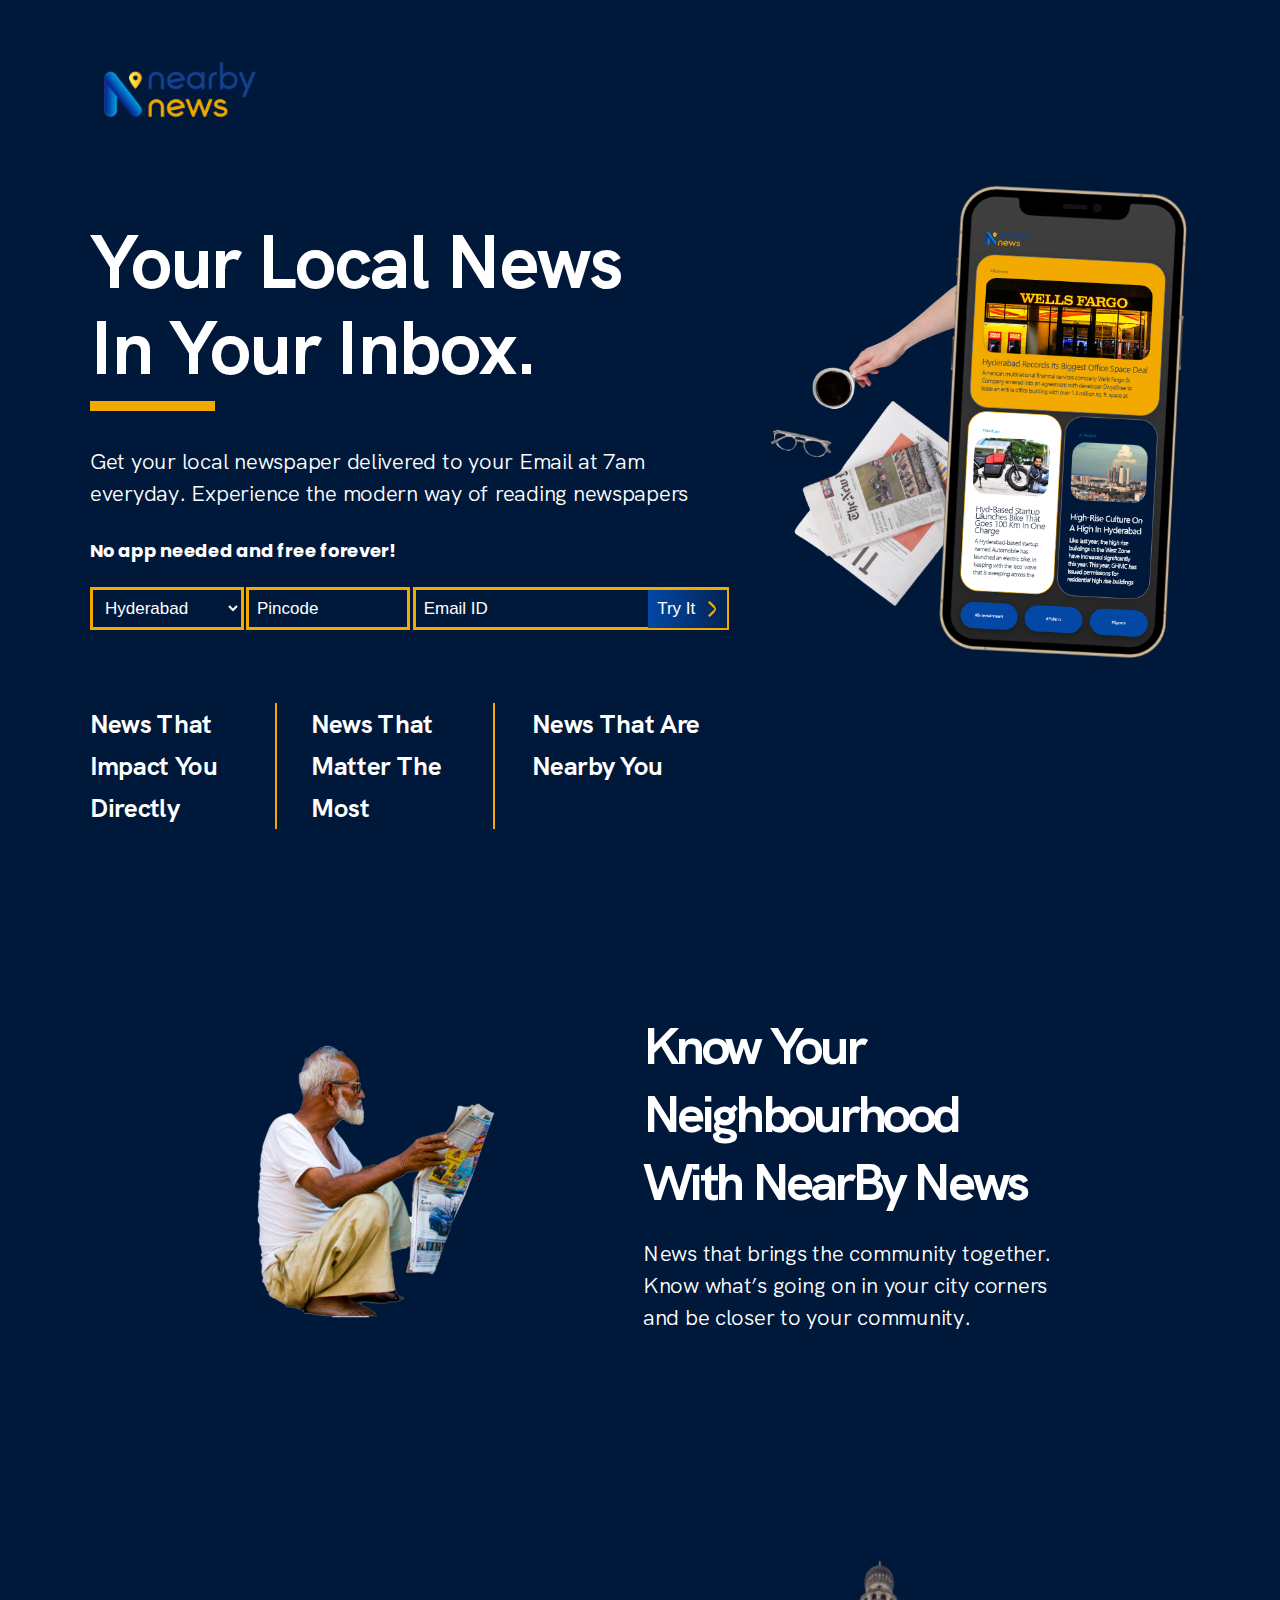
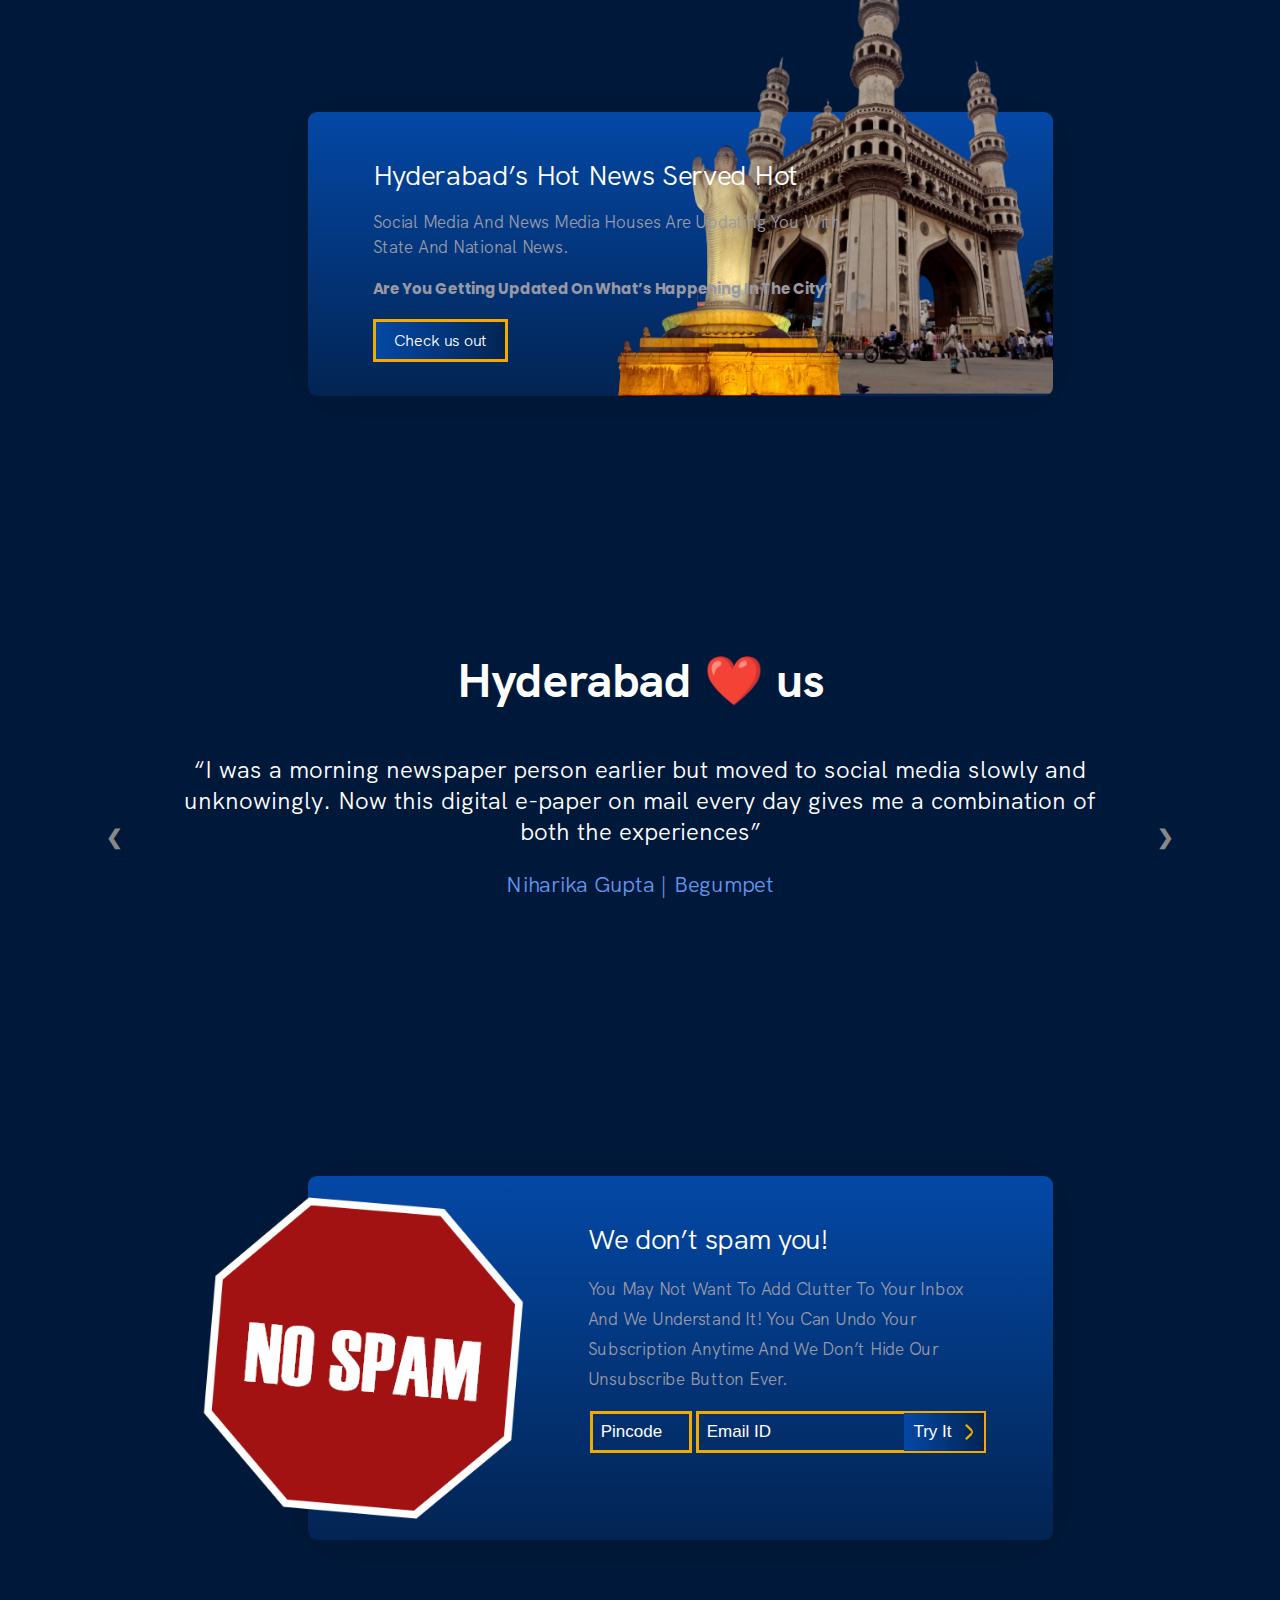
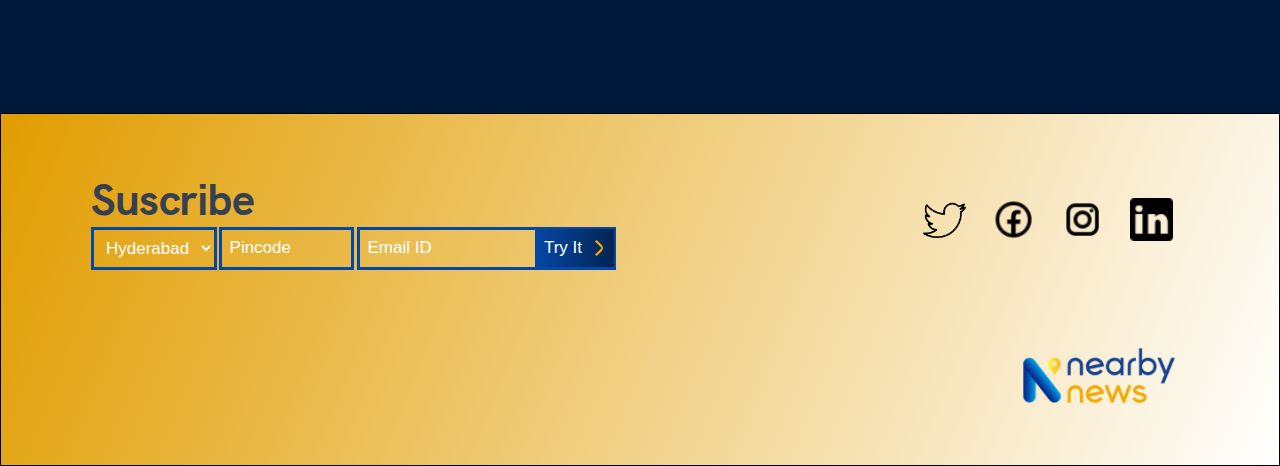
==== index.html @ 115228b1 "responsive" ====
<!DOCTYPE html>
<html lang="en">
  <head>
    <meta charset="UTF-8" />
    <meta name="viewport" content="width=device-width, initial-scale=1.0" />
    <!-- Primary Meta Tags -->
    <title>Nearbynews - Hyderabad</title>
    <meta name="title" content="Nearbynews - Hyderabad" />
    <meta name="description" content="Be smarter about 'Local' in 5 minutes" />
    <!-- Open Graph / Facebook -->
    <meta property="og:type" content="website" />
    <meta property="og:url" content="https://hyd.nearbynews.in/" />
    <meta property="og:title" content="Nearbynews - Hyderabad" />
    <meta
      property="og:description"
      content="Be smarter about 'Local' in 5 minutes"
    />
    <meta
      property="og:image"
      content="https://res.cloudinary.com/nearbynews/image/upload/v1610632821/unnamed_1_sov15d.png"
    />

    <!-- Twitter -->
    <meta property="twitter:card" content="summary_large_image" />
    <meta property="twitter:url" content="https://hyd.nearbynews.in/" />
    <meta property="twitter:title" content="Nearbynews - Hyderabad" />
    <meta
      property="twitter:description"
      content="Get your local newspaper delivered to your Email at 7am everyday
      Experience the modern way of reading newspapers - Zero Spam,
      no app needed and free forever!"
    />
    <meta
      property="twitter:image"
      content="https://res.cloudinary.com/nearbynews/image/upload/v1610632821/unnamed_1_sov15d.png"
    />
    <link rel="preconnect" href="https://fonts.gstatic.com" />
    <link
      href="https://fonts.googleapis.com/css2?family=Poppins:wght@600&display=swap"
      rel="stylesheet"
    />
    <link rel="stylesheet" href="style.css" />
    <script
      async
      src="https://www.googletagmanager.com/gtag/js?id=AW-589113960"
    ></script>
    <script
      async
      src="https://www.googletagmanager.com/gtag/js?id=G-YJLWJRJYCK"
    ></script>
    <script>
      window.dataLayer = window.dataLayer || [];
      function gtag() {
        dataLayer.push(arguments);
      }
      gtag("js", new Date());
      gtag("config", "AW-589113960", { page_path: window.location.pathname });
    </script>
  </head>
  <body>
    <header>
      <div class="brand">
        <a href="#">
          <img src="assets/nearbynews.png" alt="Nearby News Logo" width="180" />
        </a>
      </div>
    </header>
    <main>
      <section class="by2">
        <div class="hero-content">
          <h1>Your Local News in your Inbox.</h1>
          <p>
            Get your local newspaper delivered to your Email at 7am everyday.
            Experience the modern way of reading newspapers
          </p>
          <p id="subHighlight2">No app needed and free forever!</p>
          <form
            id="signup"
            action="https://nearbynews.in/api/subscribe"
            method="GET"
          >
            <div style="display: flex; width: 100%">
              <select name="city" id="city">
                <option value="hyderabad">Hyderabad</option>
                <option value="mumbai">Mumbai</option>
                <option value="delhi">Delhi</option>
                <option value="chennai">Chennai</option>
                <option value="banglore">Banglore</option>
              </select>
              <input
                type="number"
                name="pincode"
                id="pincode"
                placeholder="Pincode"
                onfocus="this.placeholder = ''"
                onblur="this.placeholder = 'Pincode'"
                style="margin-right: 1px"
              />
            </div>

            <div class="last">
              <input
                required
                type="email"
                name="email"
                id="email"
                placeholder="Email ID"
                onfocus="this.placeholder = ''"
                onblur="this.placeholder = 'Email ID'"
              />
              <input
                type="submit"
                value="Try It"
                onclick="window.gtag('event', 'conversion', { send_to: 'AW-589113960/9Uc7CJ-Qye8BEOjU9JgC' });"
              />
            </div>
          </form>
        </div>
        <div class="hero-right">
          <img src="assets/hero-img.png" alt="Hero IMage" />
        </div>
      </section>
      <div class="below-hero">
        <div><h4>News That Impact You Directly</h4></div>
        <div><h4>News that matter the most</h4></div>
        <div><h4>News that are nearby you</h4></div>
      </div>
      <section class="by2 section-1">
        <div>
          <img src="assets/dadaji.png" alt="" style="width: 70%" />
        </div>
        <div class="right">
          <h2>Know your Neighbourhood with NearBy News</h2>
          <p>
            News that brings the community together. Know what’s going on in
            your city corners and be closer to your community.
          </p>
        </div>
      </section>
      <section class="section-2">
        <div class="by2">
          <div class="left">
            <h3>Hyderabad’s Hot News Served Hot</h3>
            <p>
              Social Media And News Media Houses Are Updating You With State And
              National News.
            </p>
            <p id="subHighlight">
              Are You Getting Updated On What’s Happening In The City?
            </p>
            <a class="cta" href="https://nearbynews.in/" target="_blank"
              >Check us out</a
            >
          </div>
          <div>
            <img src="assets/hyd.png" alt="Hyderabad" width="600" />
          </div>
        </div>
      </section>

      <section class="section-testimonials">
        <h1 class="hydlove">Hyderabad ❤️ us</h1>
        <div class="slideshow-container">
          <div class="mySlides">
            <q
              >I was a morning newspaper person earlier but moved to social
              media slowly and unknowingly. Now this digital e-paper on mail
              every day gives me a combination of both the experiences</q
            >
            <p class="author">Niharika Gupta | Begumpet</p>
          </div>

          <div class="mySlides">
            <q
              >I consume State and National News from Apps and TV, but staying
              connected with News around me and the city has always been a
              problem, but not anymore because of Nearby News</q
            >
            <p class="author">Ujwal Gattupalli | Kukatpally</p>
          </div>

          <div class="mySlides">
            <q
              >I am from North India who recently moved to Hyderabad for work,
              as someone who loves to explore cities I find Nearby News very
              relevant for events, updates and history of the city. I feel half
              Hyderabadi now</q
            >
            <p class="author">Navneet Kumar | Gachibowli</p>
          </div>

          <a class="prev" onclick="plusSlides(-1)">❮</a>
          <a class="next" onclick="plusSlides(1)">❯</a>
        </div>
        <script>
          var slideIndex = 1;
          showSlides(slideIndex);

          function plusSlides(n) {
            showSlides((slideIndex += n));
          }

          function currentSlide(n) {
            showSlides((slideIndex = n));
          }

          function showSlides(n) {
            var i;
            var slides = document.getElementsByClassName("mySlides");
            var dots = document.getElementsByClassName("dot");
            if (n > slides.length) {
              slideIndex = 1;
            }
            if (n < 1) {
              slideIndex = slides.length;
            }
            for (i = 0; i < slides.length; i++) {
              slides[i].style.display = "none";
            }
            for (i = 0; i < dots.length; i++) {
              dots[i].className = dots[i].className.replace(" active", "");
            }
            slides[slideIndex - 1].style.display = "block";
            dots[slideIndex - 1].className += " active";
          }
          window.setInterval(function () {
            plusSlides(1);
          }, 1000);
        </script>
      </section>

      <section class="section-4">
        <div class="by2">
          <div>
            <img src="assets/spam.png" alt="No spam content" />
          </div>
          <div class="spamcon">
            <h2 class="dontspam">We don’t spam you!</h2>
            <p class="dontspamdesc">
              You May Not Want To Add Clutter To Your Inbox And We Understand
              It! You Can Undo Your Subscription Anytime And We Don’t Hide Our
              Unsubscribe Button Ever.
            </p>
            <form
              id="signup3"
              action="https://nearbynews.in/api/subscribe"
              method="GET"
            >
              <input
                type="number"
                name="pincode"
                id="pincode"
                placeholder="Pincode"
                onfocus="this.placeholder = ''"
                onblur="this.placeholder = 'Pincode'"
              />
              <div class="last">
                <input
                  type="email"
                  name="email"
                  id="email3"
                  placeholder="Email ID"
                  onfocus="this.placeholder = ''"
                  onblur="this.placeholder = 'Email ID'"
                  required
                />
                <input
                  type="submit"
                  value="Try It"
                  onclick="window.gtag('event', 'conversion', { send_to: 'AW-589113960/9Uc7CJ-Qye8BEOjU9JgC' });"
                />
              </div>
            </form>
            <form
              id="signup3M"
              action="https://nearbynews.in/api/subscribe"
              method="GET"
            >
              <input
                type="email"
                name="email"
                id="pincode"
                placeholder="Email ID"
                onfocus="this.placeholder = ''"
                onblur="this.placeholder = 'Email ID'"
                required
              />

              <div class="last">
                <input
                  type="number"
                  name="pincode"
                  id="email3"
                  placeholder="Pincode"
                  onfocus="this.placeholder = ''"
                  onblur="this.placeholder = 'Pincode'"
                />

                <input
                  type="submit"
                  value="Try It"
                  onclick="window.gtag('event', 'conversion', { send_to: 'AW-589113960/9Uc7CJ-Qye8BEOjU9JgC' });"
                />
              </div>
            </form>
          </div>
        </div>
      </section>
    </main>
    <footer>
      <div class="content">
        <div class="left">
          <h3>Suscribe</h3>
          <!-- <form
            id="signup"
            action="https://nearbynews.in/api/subscribe"
            method="GET"
          >
            <input
              type="number"
              name="pincode"
              id="pincode"
              placeholder="Pincode"
              onfocus="this.placeholder = ''"
              onblur="this.placeholder = 'Pincode'"
              
            />
            <div class="last">
              <input
                type="email"
                name="email"
                id="email"
                placeholder="Email ID"
                onfocus="this.placeholder = ''"
                onblur="this.placeholder = 'Email ID'"
                style="border: 3px solid #0448a6; color: #0448a6"
                required
              />
              <input
                type="submit"
                value="Try It"
                onclick="window.gtag('event', 'conversion', { send_to: 'AW-589113960/9Uc7CJ-Qye8BEOjU9JgC' });"
              />
            </div>
          </form> -->
          <!-- <div class="feedback">
            <h3>Do you have any feedback for us?</h3>
            <a href="#">Let us Know</a>
          </div> -->
          <form
            id="signup"
            action="https://nearbynews.in/api/subscribe"
            method="GET"
          >
            <div style="display: flex; width: 100%">
              <select name="city" id="city" style="border: 3px solid #0448a6">
                <option value="hyderabad">Hyderabad</option>
                <option value="mumbai">Mumbai</option>
                <option value="delhi">Delhi</option>
                <option value="chennai">Chennai</option>
                <option value="banglore">Banglore</option>
              </select>
              <input
                type="number"
                name="pincode"
                id="pincode"
                placeholder="Pincode"
                onfocus="this.placeholder = ''"
                onblur="this.placeholder = 'Pincode'"
                style="
                  margin-right: 1px;
                  border: 3px solid #0448a6;
                  color: #0448a6;
                "
              />
            </div>

            <div class="last">
              <input
                required
                type="email"
                name="email"
                id="email"
                placeholder="Email ID"
                onfocus="this.placeholder = ''"
                onblur="this.placeholder = 'Email ID'"
                style="border: 3px solid #0448a6; color: #0448a6"
              />
              <input
                type="submit"
                value="Try It"
                onclick="window.gtag('event', 'conversion', { send_to: 'AW-589113960/9Uc7CJ-Qye8BEOjU9JgC' });"
              />
            </div>
          </form>
        </div>

        <div class="right">
          <div class="socials">
            <a
              href="https://twitter.com/intent/follow?screen_name=nearby_news"
              target="='_blank'"
            >
              <img src="assets/tw.png" alt="twitter" />
            </a>
            <a
              href="https://www.facebook.com/nearby-news-104492848070149/"
              target="='_blank'"
            >
              <img src="assets/fb.png" alt="facebook" />
            </a>
            <a href="https://www.instagram.com/nearby_news/" target="='_blank'">
              <img src="assets/ig.png" alt="instagram"
            /></a>
            <a
              href="https://www.linkedin.com/company/nearby-news/"
              target="='_blank'"
            >
              <img src="assets/li.png" alt="linkedin" />
            </a>
          </div>
        </div>
      </div>
      <div class="bottom">
        <img src="assets/nearbynews.png" alt="footer logo" width="180" />
      </div>
    </footer>
  </body>
</html>
---- style.css ----
@font-face {
  font-family: "HK Grotesk";
  font-weight: 400;
  src: url("/assets/fonts/HKGrotesk-Regular.ttf") format("truetype");
}

@font-face {
  font-family: "HK Grotesk";
  font-weight: 600;
  src: url("/assets/fonts/HKGrotesk-Bold.ttf") format("truetype");
}

body,
html {
  margin: 0;
  font-family: "HK Grotesk", sans-serif;
  overflow-x: hidden;
}

body {
  background: #00193b;
  color: #fff;
}

h1,
h2,
h3,
h4,
h5,
h6 {
  margin: 0 0 0.1rem 0;
  font-family: "HK Grotesk", sans-serif !important;
}

p {
  text-align: left;
  /* font: normal normal normal 26px/33px "HK Grotesk"; */
  letter-spacing: -0.26px;
  font-size: 22px;
  line-height: 2rem;
}

a {
  text-decoration: none;
  color: #fff;
}

header,
main,
footer {
  padding: 0 90px;
}

header {
  display: flex;
  justify-content: space-between;
  align-items: center;
}

header nav {
  min-width: 500px;
  display: flex;
  justify-content: flex-end;
}

header nav a {
  text-align: left;
  font: normal normal 900 20px/25px "HK Grotesk";
  letter-spacing: 0px;
  text-transform: capitalize;
  opacity: 1;
}

header nav a:not(:last-child) {
  margin-right: 42px;
}

.cta {
  border: 3px solid #f2aa00;
  padding: 8px 18px;
  background: linear-gradient(to right, #0448a6, #022453);
}

.by2 {
  width: 100%;
  display: flex;
  justify-content: space-between;
  align-items: center;
}

.hero-content h1 {
  text-align: left;
  font: normal normal bold 75px/86px HK Grotesk;
  letter-spacing: -1.2px;
  color: #ffffff;
  text-transform: capitalize;
  opacity: 1;
  max-width: 578px;
  margin-bottom: 35px;
}

.hero-content h1::after,
.section-3 h2::after {
  content: "";
  display: block;
  background: #f2aa00 0% 0% no-repeat padding-box;
  margin-top: 10px;
  height: 10px;
  width: 125px;
}

.hero-content p {
  max-width: 608px;
}

.hero-right img {
  width: 100%;
  max-width: 500px;
}

input,
select {
  border: 3px solid #f2aa00;
  font-size: 17px;
  padding: 8px;
  background: transparent;
  color: #fff;
}

input::placeholder,
select {
  color: #fff;
}

#pincode,
#city {
  max-width: 50%;
  width: 100%;
}

#signup3 #pincode {
  max-width: 20%;
}

#email {
  /* max-width: 350px; */
  width: 100%;
  padding-right: 5.5rem;
}

#email2 {
  /* max-width: 350px; */
  width: 100%;
}

#email3 {
  /* max-width: 350px; */
  width: 100%;
}

input[type="number"]::-webkit-inner-spin-button,
input[type="number"]::-webkit-outer-spin-button {
  -webkit-appearance: none;
  margin: 0;
}

::placeholder {
  color: wheat;
}

form .last,
#footer-signup {
  display: inline-block;
  position: relative;
}

input[type="submit"] {
  border-radius: 0;
  border: none;
  background: linear-gradient(to right, #0448a6, #022453);
  position: absolute;
  top: 50%;
  right: 2px;
  padding: 9px 32px 9px 9px;
  transform: translatey(-50%);
  color: #fff;
  cursor: pointer;
}

.last::after,
#footer-signup::after {
  content: "";
  display: block;
  width: 8px;
  height: 16px;
  background: url("assets/r-white-2.svg");
  position: absolute;
  z-index: 10;
  right: 15px;
  top: 50%;
  transform: translatey(-50%);
}

#signup {
  display: flex;
  justify-content: space-evenly;
}
#signup2 {
  display: flex;
  justify-content: space-evenly;
}
#signup3 {
  display: flex;
  justify-content: space-evenly;
}
#signup3M {
  display: flex;
  justify-content: space-evenly;
}
.last {
  display: inline-flex !important;
  flex: 2 0 50%;
}

#signup input {
  margin: 0 2px;
}
#signup2 input {
  margin: 0 2px;
}

#signup3 input {
  margin: 0 2px;
}

#signup3M input {
  margin: 0 2px;
}

.below-hero {
  width: 60%;
  max-height: 146px;
  margin: 38px 0;
  display: flex;
  justify-content: space-between;
  position: relative;
}

.below-hero div {
  width: 33%;
}

.below-hero h4 {
  width: 170px;
  text-align: left;
  font: normal normal 600 26px/48px Poppins;
  letter-spacing: -0.33px;
  text-transform: capitalize;
  line-height: 42px;
  margin: 0;
}

.below-hero::before,
.below-hero::after {
  content: "";
  display: block;
  position: absolute;
  z-index: 10;
  top: 0;
  bottom: 0;
  width: 2px;
  background: #f2aa00;
}

.below-hero::before {
  left: 28%;
}

.below-hero::after {
  left: 61%;
}

.section-1,
.section-2,
.section-3,
.section-4 {
  min-height: 70vh;
  max-width: 75%;
  margin: 40px auto;
}

.section-2,
.section-4 {
  display: flex;
  align-items: center;
}

.section-1 .right {
  width: 55%;
}

.section-1 .right h2 {
  font: normal normal bold 52px "HK Grotesk";
  letter-spacing: -3.45px;
  text-transform: capitalize;
}

.section-2 .by2,
.section-4 .by2 {
  position: relative;
  /* max-height: 303px; */
  padding: 45px 65px;
  background: transparent linear-gradient(180deg, #0448a6 0%, #022453 100%) 0%
    0% no-repeat padding-box;
  box-shadow: 0px 3px 52px #00000029;
  border-radius: 9px;
}

.section-2 .left h3 {
  text-align: left;
  font: normal normal 400 28px "HK Grotesk" !important;
  letter-spacing: -0.31px;
}

.section-2 .left p {
  max-width: 470px;
  font: normal normal normal 17px/25px "HK Grotesk";
  color: #9999a5;
}

.section-2 img {
  position: absolute;
  right: 0;
  bottom: 0;
  border-bottom-right-radius: 9px;
}

a.know-more {
  display: inline-block;
  padding: 12px 90px 12px 30px;
  border-radius: 50em;
  background: transparent linear-gradient(270deg, #f2aa00 0%, #795500 100%) 0%
    0% no-repeat padding-box;
  position: relative;
}

a.know-more::after {
  content: "";
  display: block;
  background: url("assets/r-white.svg");
  height: 20px;
  width: 14px;
  position: absolute;
  z-index: 10;
  right: 10%;
  top: 50%;
  transform: translatey(-50%) scale(0.8);
}

.section-3 .left {
  width: 65%;
}

.section-3 .left img {
  width: 100%;
}

.section-3 h2 {
  font: normal normal bold 64px "HK Grotesk";
  max-width: 267px;
  text-align: left;
  letter-spacing: -4.19px;
  text-transform: capitalize;
}

.section-3 p {
  max-width: 275px;
  font: normal lighter 600 25px "HK Grotesk";
  text-align: left;
  letter-spacing: -0.31px;
}

.section-4 img {
  position: absolute;
  left: -15%;
  top: 50%;
  transform: translatey(-50%);
  width: 45%;
}

.section-4 h2 {
  text-align: left;
  font: normal normal 400 55px/64px "HK Grotesk";
  letter-spacing: -0.55px;
}

footer {
  background: transparent linear-gradient(292deg, #ffffff 0%, #e19d00 100%) 0%
    0% no-repeat padding-box;
  border: 1px solid #000000;
}

footer .content {
  margin-top: 60px;
  display: flex;
  justify-content: space-between;
  align-items: center;
  /* padding: 50px 0; */
  color: #000 !important;
}

footer .left,
footer .right {
  width: 48%;
}

footer .content .right {
  display: flex;
  flex-direction: column;
  align-items: flex-end;
}

footer .content h3 {
  text-align: left;
  font: normal normal bold 44px/51px HK Grotesk;
  letter-spacing: -0.44px;
  color: #354052;
}

.feedback {
  margin-top: 100px;
}

.feedback h3 {
  font-size: 36px/42px;
}

.feedback a {
  text-decoration: underline;
  font: normal normal bold 22px/28px HK Grotesk;
  letter-spacing: -0.22px;
  color: #000000;
  text-transform: capitalize;
  margin: 12px 0;
}

.footer-links a {
  display: flex;
  flex-direction: column;
  text-align: right;
  text-decoration: underline;
  font: normal normal bold 22px/28px HK Grotesk;
  letter-spacing: 0px;
  color: #000000;
  text-transform: capitalize;
  margin-bottom: 20px;
}

.socials {
  display: flex;
  align-items: center;
  justify-content: space-between;
  width: 250px;
  padding: 1rem;
}

.socials img {
  width: 43px;
  height: 43px;
}

.bottom {
  display: flex;
  justify-content: flex-end;
  padding-top: 1rem;
}

#email-2 {
  min-width: 445px;
  border: 3px solid #0448a6;
}

#email-2::placeholder {
  color: #0448a6;
  font-weight: bold;
}

.hydlove {
  font-size: 3rem;
  text-align: center;
}
.section-testimonials {
  margin: 5rem 0rem;
}
q {
  font-size: x-large;
}
.slideshow-container {
  position: relative;
  background: transparent;
}

.mySlides {
  display: none;
  padding: 40px 80px;
  text-align: center;
}

.prev,
.next {
  cursor: pointer;
  position: absolute;
  top: 50%;
  width: auto;
  margin-top: -30px;
  padding: 16px;
  color: #888;
  font-weight: bold;
  font-size: 20px;
  border-radius: 0 3px 3px 0;
  user-select: none;
}

.next {
  position: absolute;
  right: 0;
  border-radius: 3px 0 0 3px;
}

.prev:hover,
.next:hover {
  background-color: rgba(0, 0, 0, 0.8);
  color: white;
}

.author {
  color: cornflowerblue;
  text-align: center;
}
#signup3M {
  visibility: collapse;
}
#signup3 {
  visibility: visible;
}
.section-2 .by2,
.section-4 .by2 {
  margin-left: 5rem;
}
.left {
  z-index: 10;
}
.spamcon {
  padding-left: 35%;
}
@media screen and (max-width: 1080px) {
  .spamcon {
    padding-left: 35%;
  }
  p {
    font-size: 18px;
    line-height: 26px;
  }

  .hero-content h1 {
    font-size: 60px;
    line-height: 70px;
    margin-bottom: 18px;
  }

  #signup {
    display: flex;
    /* justify-content: flex-start; */
    flex-wrap: wrap;
  }

  #signup2 {
    display: flex;
    /* justify-content: flex-start; */
    flex-wrap: wrap;
  }
  #signup3 {
    display: flex;
    /* justify-content: flex-start; */
    flex-wrap: wrap;
  }
  #signup3M {
    display: flex;
    /* justify-content: flex-start; */
    flex-wrap: wrap;
  }

  .last {
    /* max-width: 350px; */
    margin-top: 4px;
  }

  .below-hero {
    width: 80%;
  }

  .section-1 .right h2 {
    font-size: 35px;
    line-height: 42px;
    letter-spacing: 0.5px;
  }

  header nav a:not(:last-child) {
    margin-right: 20px;
  }

  .section-4 h2,
  footer .content h3 {
    font-size: 32px;
    line-height: 36px;
  }

  .section-1,
  .section-2,
  .section-3,
  .section-4 {
    min-height: 60vh;
    max-width: 95%;
    margin: 30px auto;
  }
  #pincode,
  #email {
    width: 100%;
    max-width: 100%;
  }
}

@media screen and (max-width: 780px) {
  #pincode,
  #city {
    max-width: 50%;
    width: 100%;
  }
  .section-1,
  .section-2,
  .section-3,
  .section-4 {
    min-height: 43vh;
    max-width: 95%;
    margin: 90px auto;
  }

  header,
  main,
  footer {
    padding: 0 16px;
  }

  .below-hero {
    width: 100%;
  }

  .hero-content h1 {
    font-size: 42px;
    line-height: 48px;
    margin-bottom: 18px;
  }

  header nav {
    text-align: right;
  }

  header nav a:not(:last-child) {
    display: none;
  }

  .section-4 img {
    max-width: 40% !important;
    right: 0;
  }

  .below-hero h4 {
    width: 150px;
    font: normal normal 600 24px/32px Poppins;
  }
}

@media screen and (max-width: 645px) {
  .section-2 .by2,
  .section-4 .by2 {
    margin-left: 0rem;
  }
  header nav,
  #email-2 {
    min-width: 60%;
  }

  .section-4 h2,
  footer .content h3 {
    font-size: 24px;
    line-height: 32px;
  }

  #signup3 {
    visibility: collapse;
    height: 0px;
  }
  #signup3M {
    visibility: visible;
  }
}

@media screen and (max-width: 520px) {
  .mySlides {
    display: none;
    padding: 40px 30px;
    text-align: center;
  }

  .hydlove {
    font-size: 2rem;
    text-align: center;
  }
  .section-testimonials {
    margin: 0rem 0rem;
  }
  q {
    font-size: medium;
  }
  /* #pincode,
  #city {
    width: 47%;
    max-width: initial;
  } */
  .last {
    display: inline-flex !important;
    flex: 2 0 101%;
  }

  .last,
  #email {
    width: 100%;
    max-width: initial;
  }

  .by2 {
    flex-wrap: wrap;
    justify-content: center;
  }

  .hero-right {
    padding: 40px;
  }

  .section-1 .right,
  .section-3 .left,
  .section-3 h2,
  .section-3 p {
    width: 100%;
    max-width: 100%;
    padding-top: 3rem;
  }

  .section-3 h2 {
    max-width: 100%;
    font-size: 42px;
    line-height: 48px;
    letter-spacing: 0.5px;
  }
}

@media screen and (max-width: 450px) {
  .spamcon {
    padding-left: 0%;
  }
  .bottom {
    display: flex;
    justify-content: center;
    padding-top: 1rem;
  }
  footer .content .right {
    justify-content: center;
  }

  header nav,
  #email-2 {
    min-width: 45%;
  }

  #pincode,
  #city {
    max-width: 100%;
    width: 100%;
  }

  .below-hero h4 {
    width: 112px;
    font: normal normal 600 16px/24px Poppins;
  }
  .section-1,
  .section-2,
  .section-3 {
    margin: 60px auto;
  }
  .section-4 {
    margin: 80px auto;
  }

  .section-2 h3,
  .section-2 p,
  .section-4 p {
    max-width: 100% !important;
  }

  .section-2 .by2 {
    flex-wrap: wrap;
    min-height: 77vh;
    padding: 2rem;
  }

  .section-2 .left {
    position: relative;
    z-index: 12;
    margin-bottom: 15rem;
  }

  .section-2 img {
    width: 130%;
  }

  .section-4 .by2 {
    flex-wrap: wrap;
    min-height: 65vh;
    padding-top: 15px;
    padding: 1rem;
  }

  .section-4 img {
    position: relative;
    max-width: 78% !important;
    left: 50%;
    transform: translate(-50%, -40%);
    width: 100%;
  }
  .spamcon {
    transform: translateY(-10%);
  }

  .section-3 .left img {
    margin: 10px 0 50px 0;
  }

  footer .left,
  footer .right {
    width: 100%;
  }

  footer .content {
    justify-content: center;
    flex-wrap: wrap;
  }
}

@media screen and (max-width: 376px) {
  .below-hero h4 {
    width: 75%;
    font: normal normal 600 12px/18px Poppins;
  }

  #pincode,
  #city {
    width: 100%;
    max-width: 100%;
  }
  .section-4 .by2 {
    flex-wrap: wrap;
    min-height: 75vh;
    padding-top: 15px;
    padding: 1rem;
    max-height: fit-content;
  }
  .section-2 .by2 {
    flex-wrap: wrap;
    min-height: 90vh;
    padding: 1rem;
  }
  .section-2 .left {
    position: relative;
    z-index: 12;
    margin-bottom: 9rem;
  }
  .section-2 img {
    width: 130%;
  }
}

#subHighlight {
  font-weight: 500;
  font: normal normal bold 15px/37px poppins;
  line-height: inherit;
  padding-bottom: 15px;
}

#subHighlight2 {
  font-weight: 500;
  font: normal normal bold 18px/37px poppins;
}

select option {
  padding: 1rem;
  background: rgba(0, 0, 0, 0.2);
  color: #00193b;
  text-shadow: 0 1px 0 rgba(0, 0, 0, 0.4);
}

.dontspam {
  text-align: left;
  font: normal normal 400 28px "HK Grotesk" !important;
  letter-spacing: -0.31px;
}
.dontspamdesc {
  max-width: 470px;
  font: normal normal normal 17px/30px "HK Grotesk";
  color: #9999a5;
}
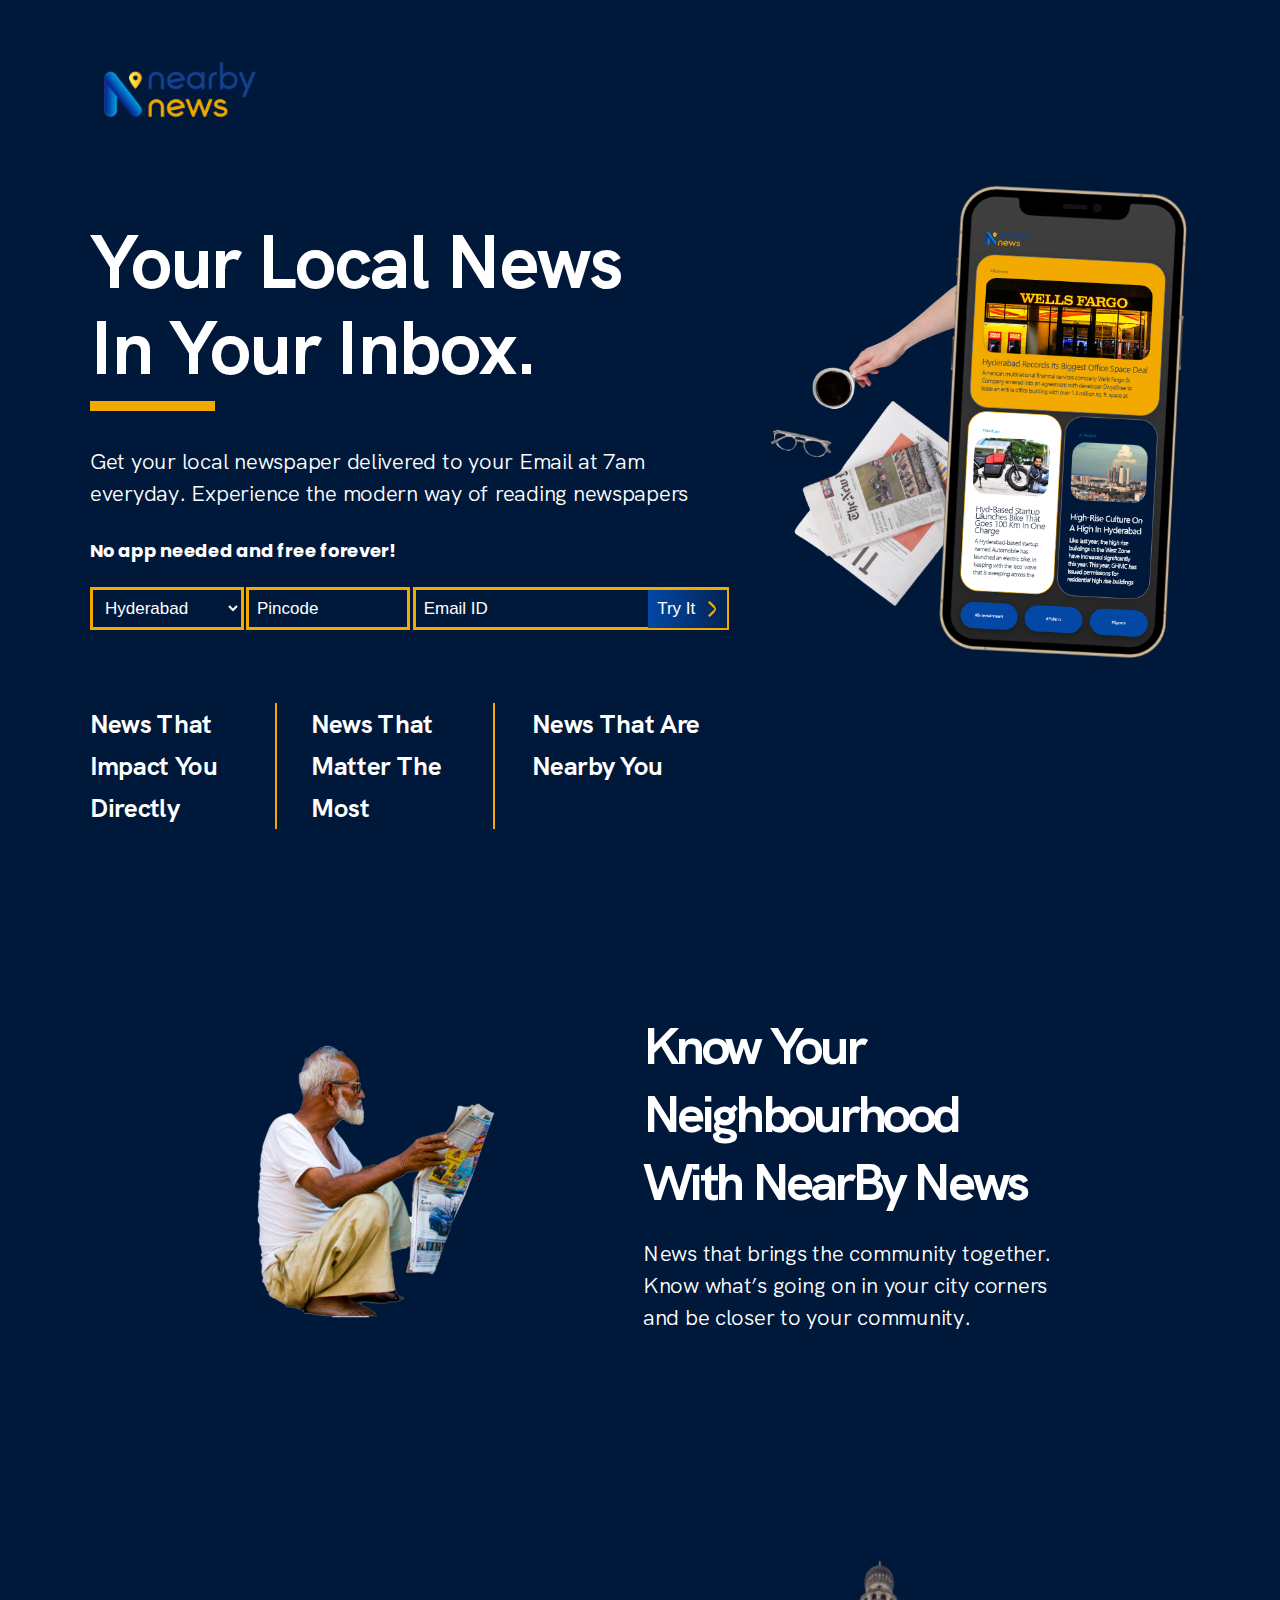
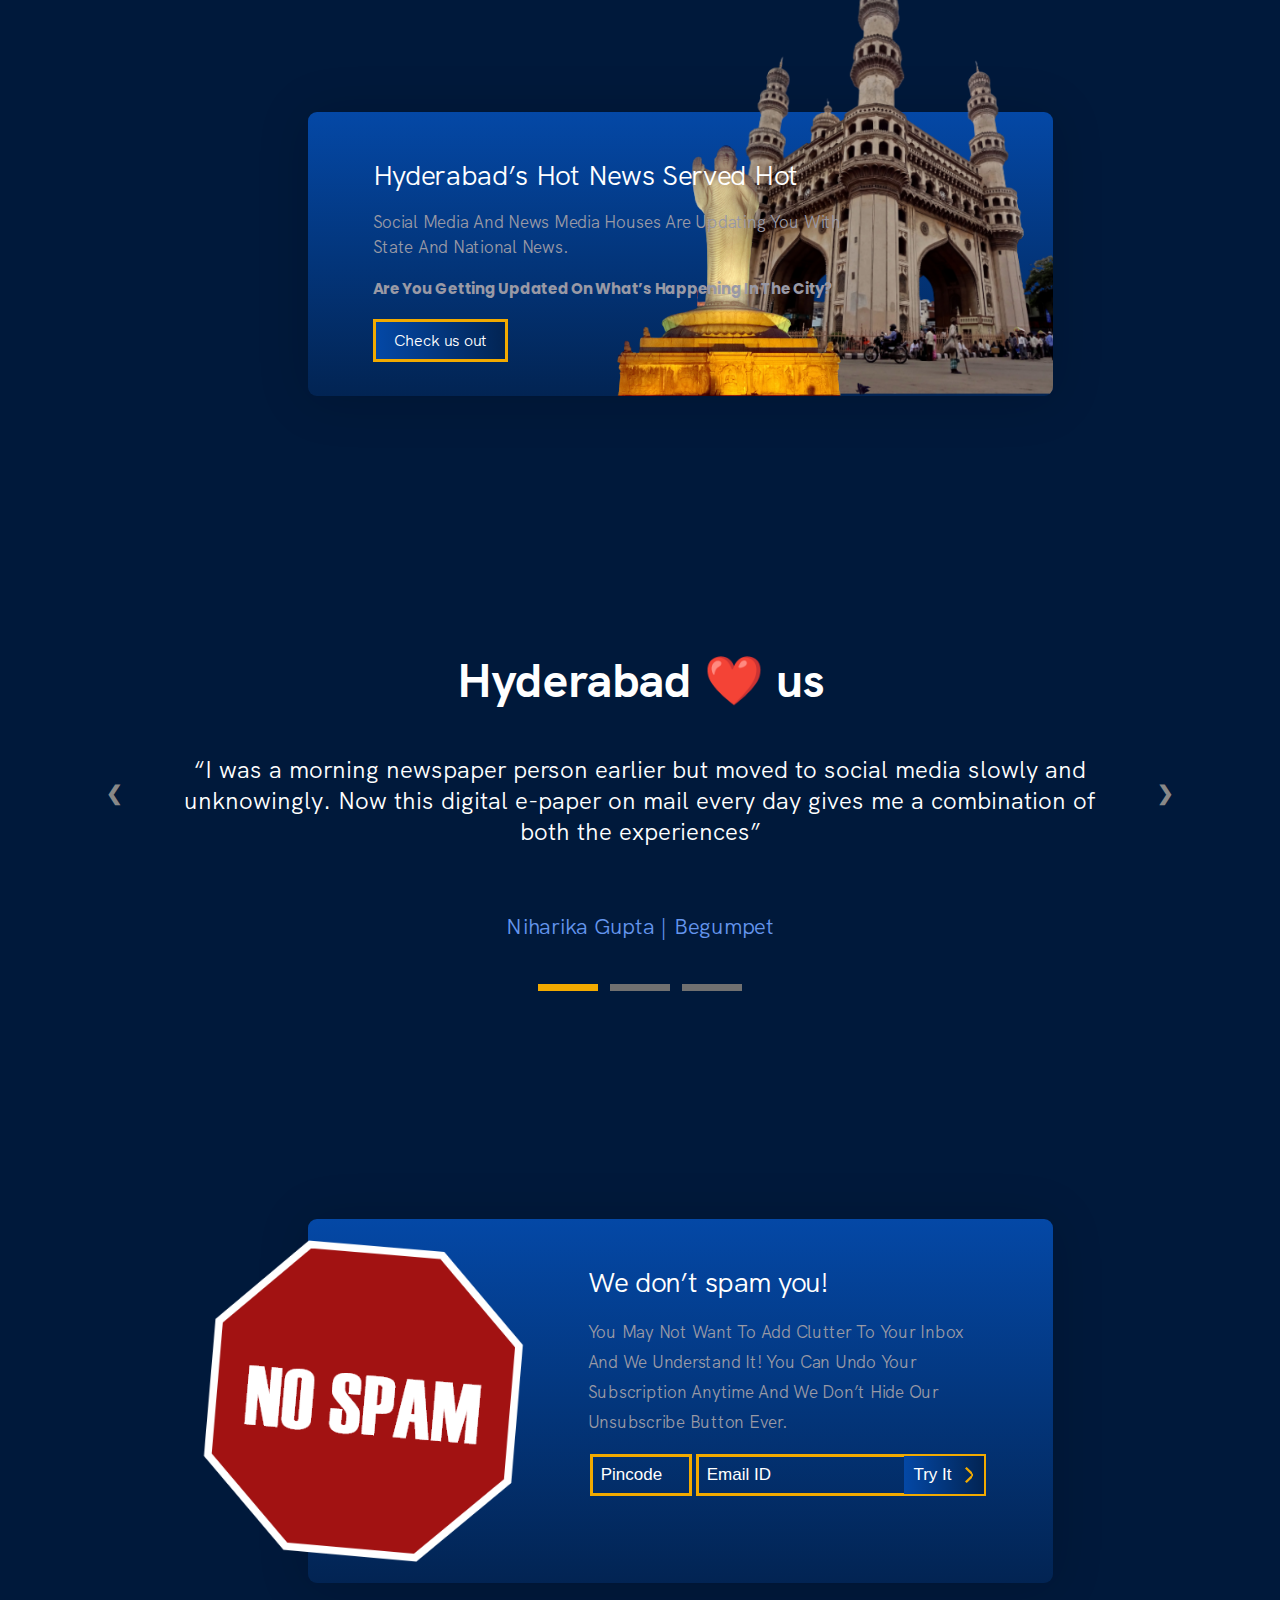
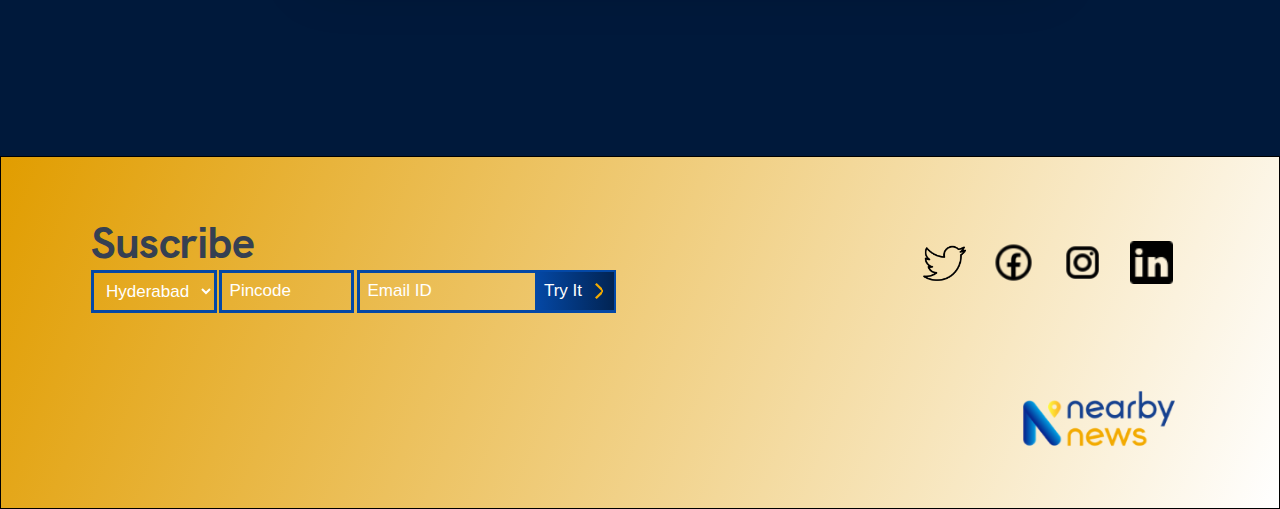
==== commit 9562b822: "auto play" ====
--- a/index.html
+++ b/index.html
@@ -1,6 +1,7 @@
 <!DOCTYPE html>
 <html lang="en">
   <head>
+    <script src="./script.js"></script>
     <meta charset="UTF-8" />
     <meta name="viewport" content="width=device-width, initial-scale=1.0" />
     <!-- Primary Meta Tags -->
@@ -167,6 +168,7 @@
               media slowly and unknowingly. Now this digital e-paper on mail
               every day gives me a combination of both the experiences</q
             >
+            <br /><br /><br />
             <p class="author">Niharika Gupta | Begumpet</p>
           </div>
 
@@ -176,6 +178,7 @@
               connected with News around me and the city has always been a
               problem, but not anymore because of Nearby News</q
             >
+            <br /><br /><br />
             <p class="author">Ujwal Gattupalli | Kukatpally</p>
           </div>
 
@@ -186,11 +189,17 @@
               relevant for events, updates and history of the city. I feel half
               Hyderabadi now</q
             >
+            <br /><br /><br />
             <p class="author">Navneet Kumar | Gachibowli</p>
           </div>
 
           <a class="prev" onclick="plusSlides(-1)">❮</a>
           <a class="next" onclick="plusSlides(1)">❯</a>
+        </div>
+        <div class="dot-container">
+          <span class="dot" onclick="currentSlide(1)"></span>
+          <span class="dot" onclick="currentSlide(2)"></span>
+          <span class="dot" onclick="currentSlide(3)"></span>
         </div>
         <script>
           var slideIndex = 1;
@@ -223,9 +232,6 @@
             slides[slideIndex - 1].style.display = "block";
             dots[slideIndex - 1].className += " active";
           }
-          window.setInterval(function () {
-            plusSlides(1);
-          }, 1000);
         </script>
       </section>
 
--- a/style.css
+++ b/style.css
@@ -502,7 +502,7 @@
 
 .mySlides {
   display: none;
-  padding: 40px 80px;
+  padding: 40px 80px 0px 80px;
   text-align: center;
 }
 
@@ -510,7 +510,7 @@
 .next {
   cursor: pointer;
   position: absolute;
-  top: 50%;
+  top: 35%;
   width: auto;
   margin-top: -30px;
   padding: 16px;
@@ -537,6 +537,26 @@
   color: cornflowerblue;
   text-align: center;
 }
+.dot-container {
+  text-align: center;
+  padding: 10px;
+}
+.dot {
+  cursor: pointer;
+  height: 7px;
+  width: 60px;
+  margin: 0 4px;
+  background-color: #707070;
+  /* border-radius: 50%; */
+  display: inline-block;
+  transition: background-color 0.6s ease;
+}
+
+/* Add a background color to the active dot/circle */
+.active,
+.dot:hover {
+  background-color: #f2aa00;
+}
 #signup3M {
   visibility: collapse;
 }
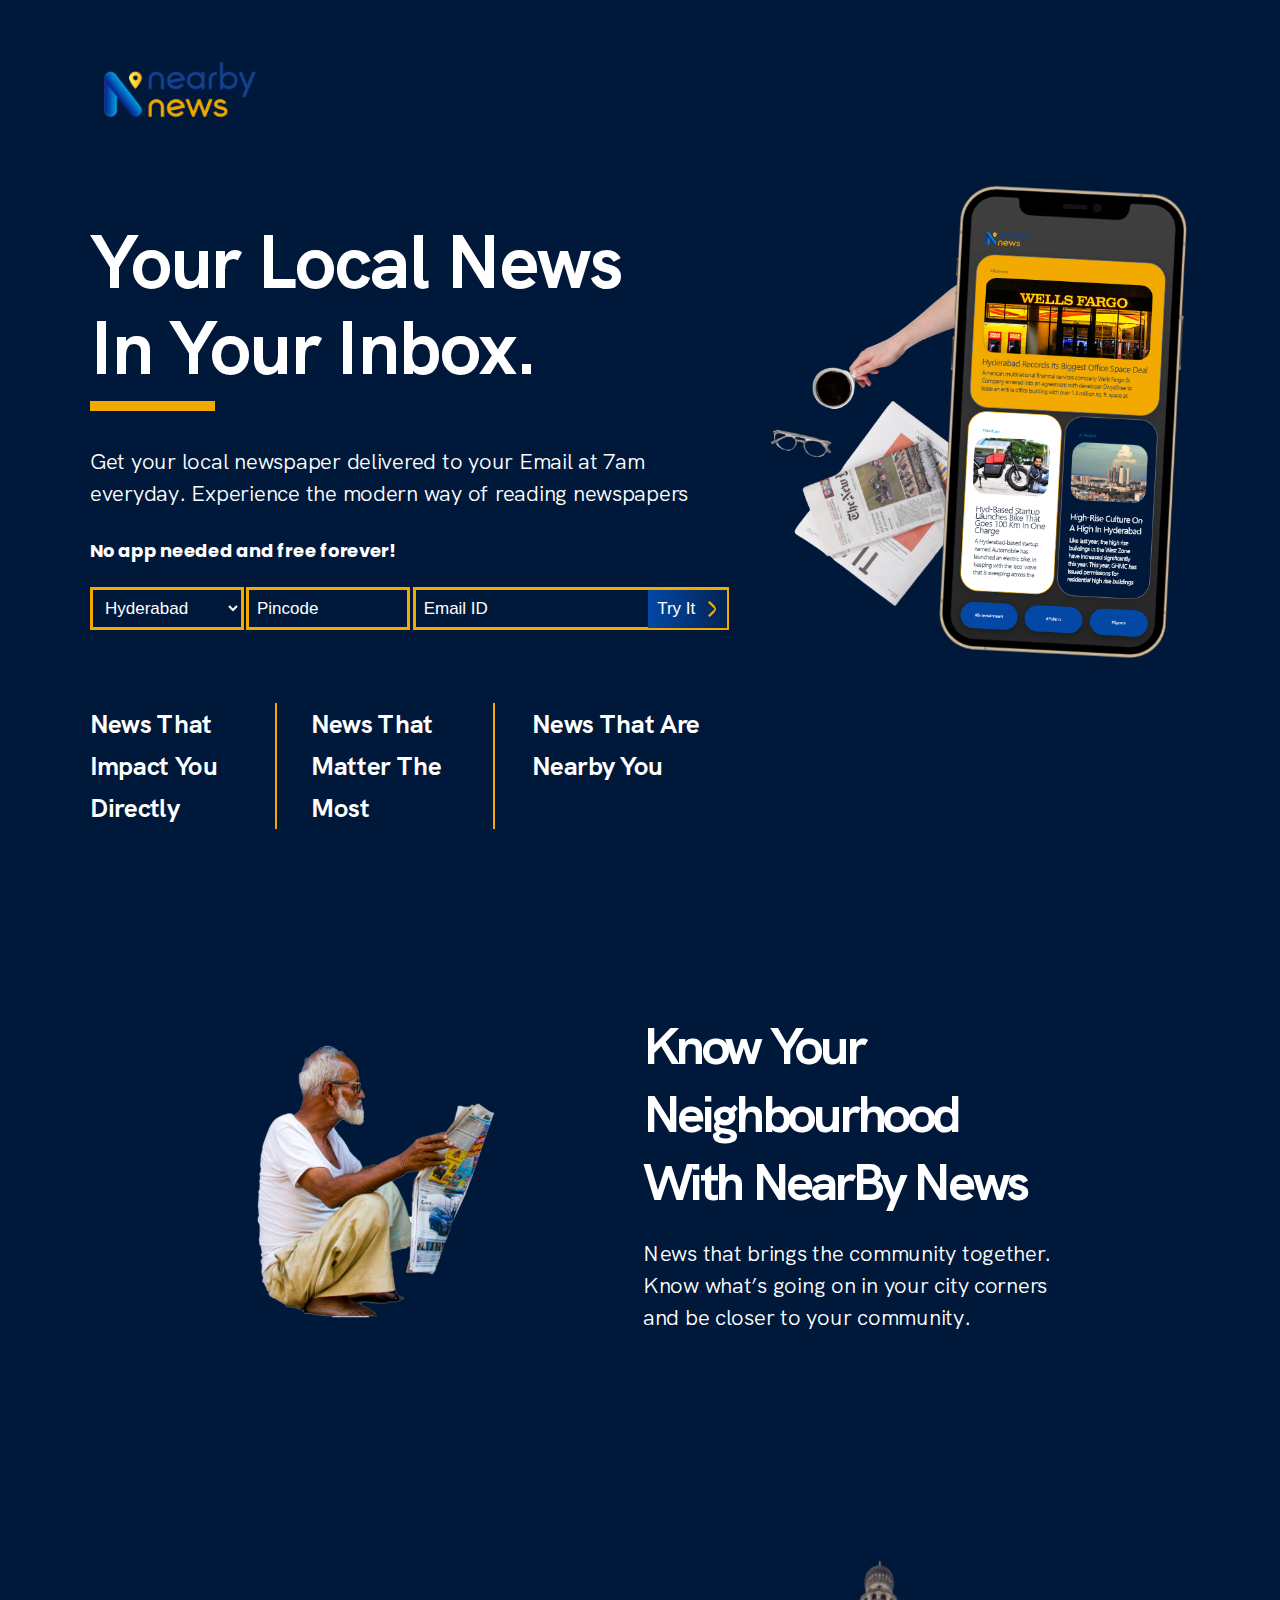
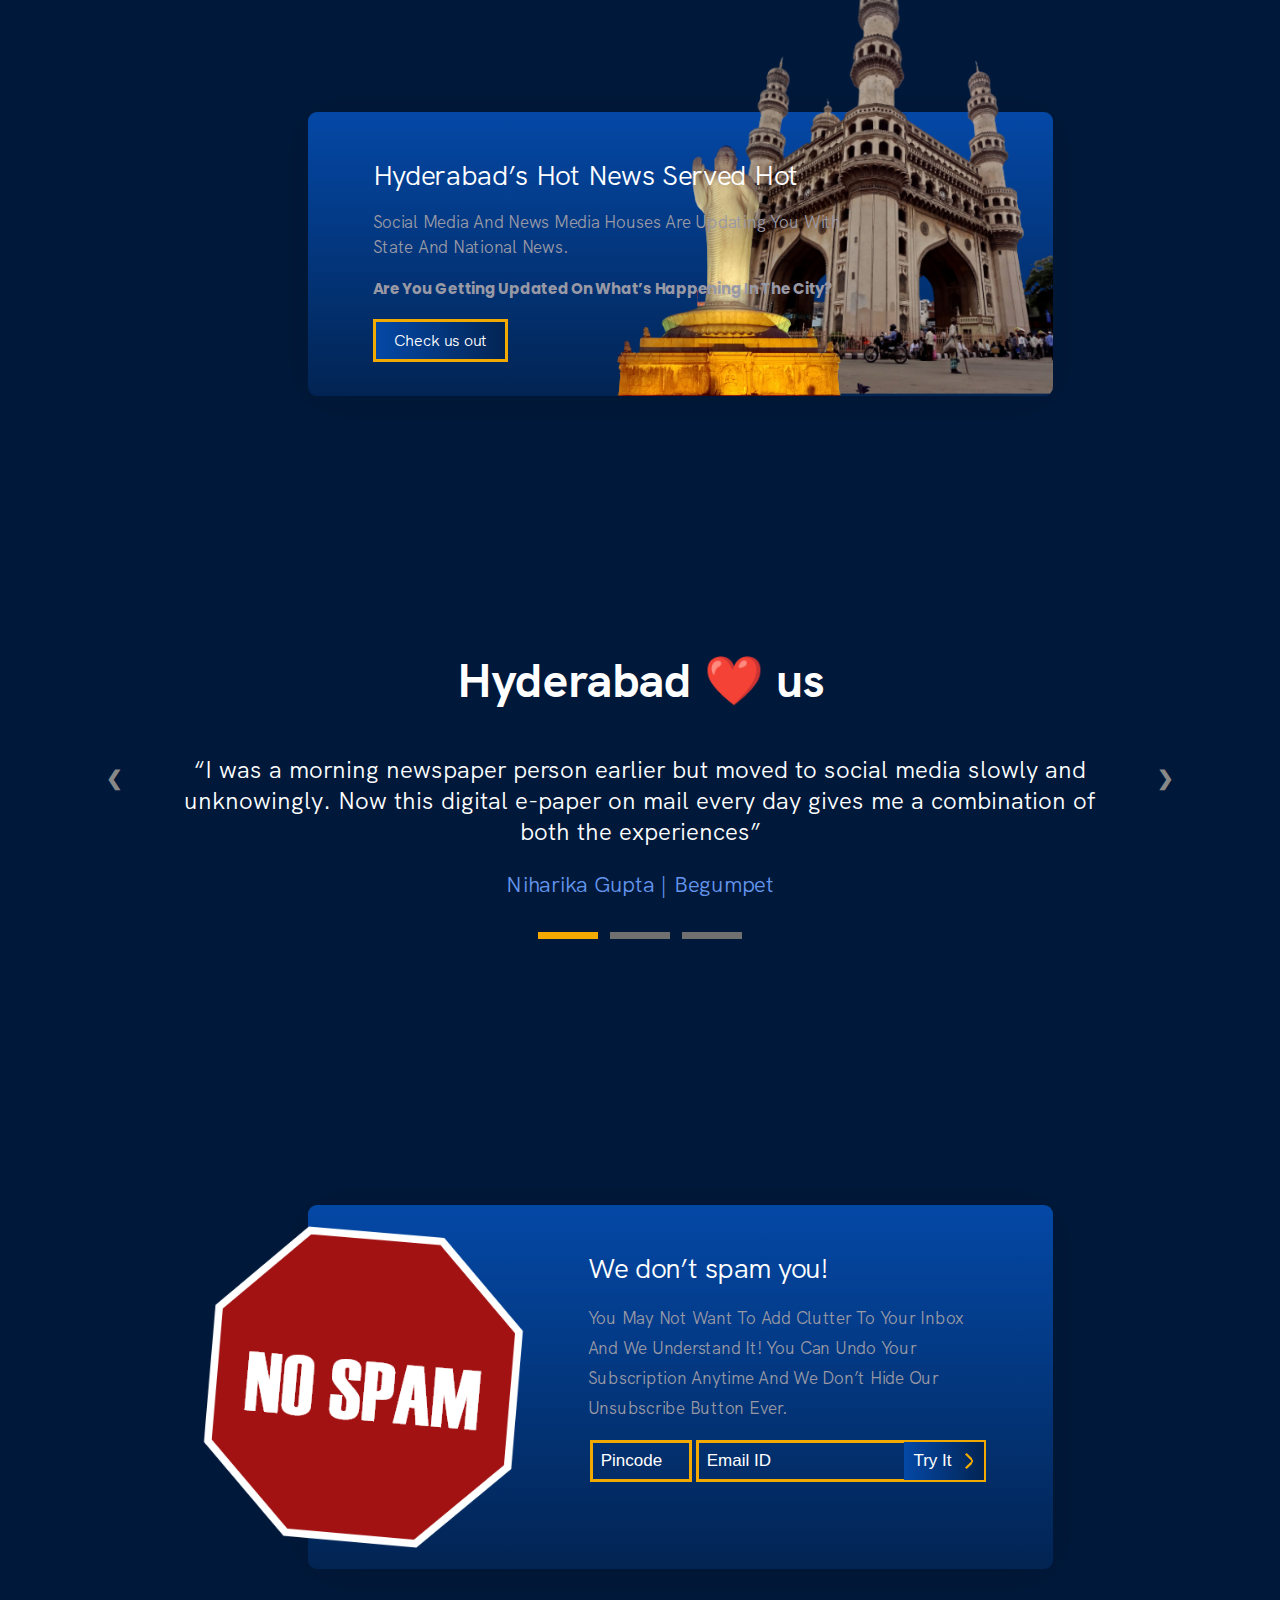
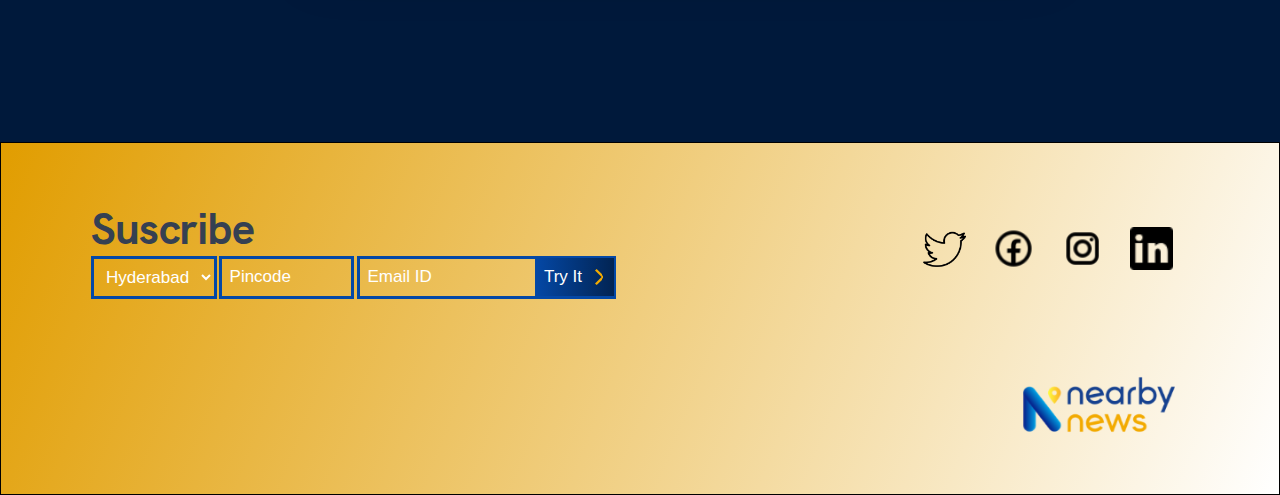
==== commit 09c2c235: "testimons" ====
--- a/index.html
+++ b/index.html
@@ -168,7 +168,7 @@
               media slowly and unknowingly. Now this digital e-paper on mail
               every day gives me a combination of both the experiences</q
             >
-            <br /><br /><br />
+            <br />
             <p class="author">Niharika Gupta | Begumpet</p>
           </div>
 
@@ -178,7 +178,7 @@
               connected with News around me and the city has always been a
               problem, but not anymore because of Nearby News</q
             >
-            <br /><br /><br />
+            <br />
             <p class="author">Ujwal Gattupalli | Kukatpally</p>
           </div>
 
@@ -189,7 +189,7 @@
               relevant for events, updates and history of the city. I feel half
               Hyderabadi now</q
             >
-            <br /><br /><br />
+            <br />
             <p class="author">Navneet Kumar | Gachibowli</p>
           </div>
 
--- a/style.css
+++ b/style.css
@@ -539,7 +539,7 @@
 }
 .dot-container {
   text-align: center;
-  padding: 10px;
+  padding: 0rem 0rem 3rem 0rem;
 }
 .dot {
   cursor: pointer;
@@ -728,7 +728,7 @@
 @media screen and (max-width: 520px) {
   .mySlides {
     display: none;
-    padding: 40px 30px;
+    padding: 40px 30px 0px 30px;
     text-align: center;
   }
 
@@ -759,12 +759,12 @@
   }
 
   .by2 {
-    flex-wrap: wrap;
+    flex-wrap: wrap-reverse;
     justify-content: center;
   }
 
   .hero-right {
-    padding: 40px;
+    padding: 0px 20px 20px 0px;
   }
 
   .section-1 .right,
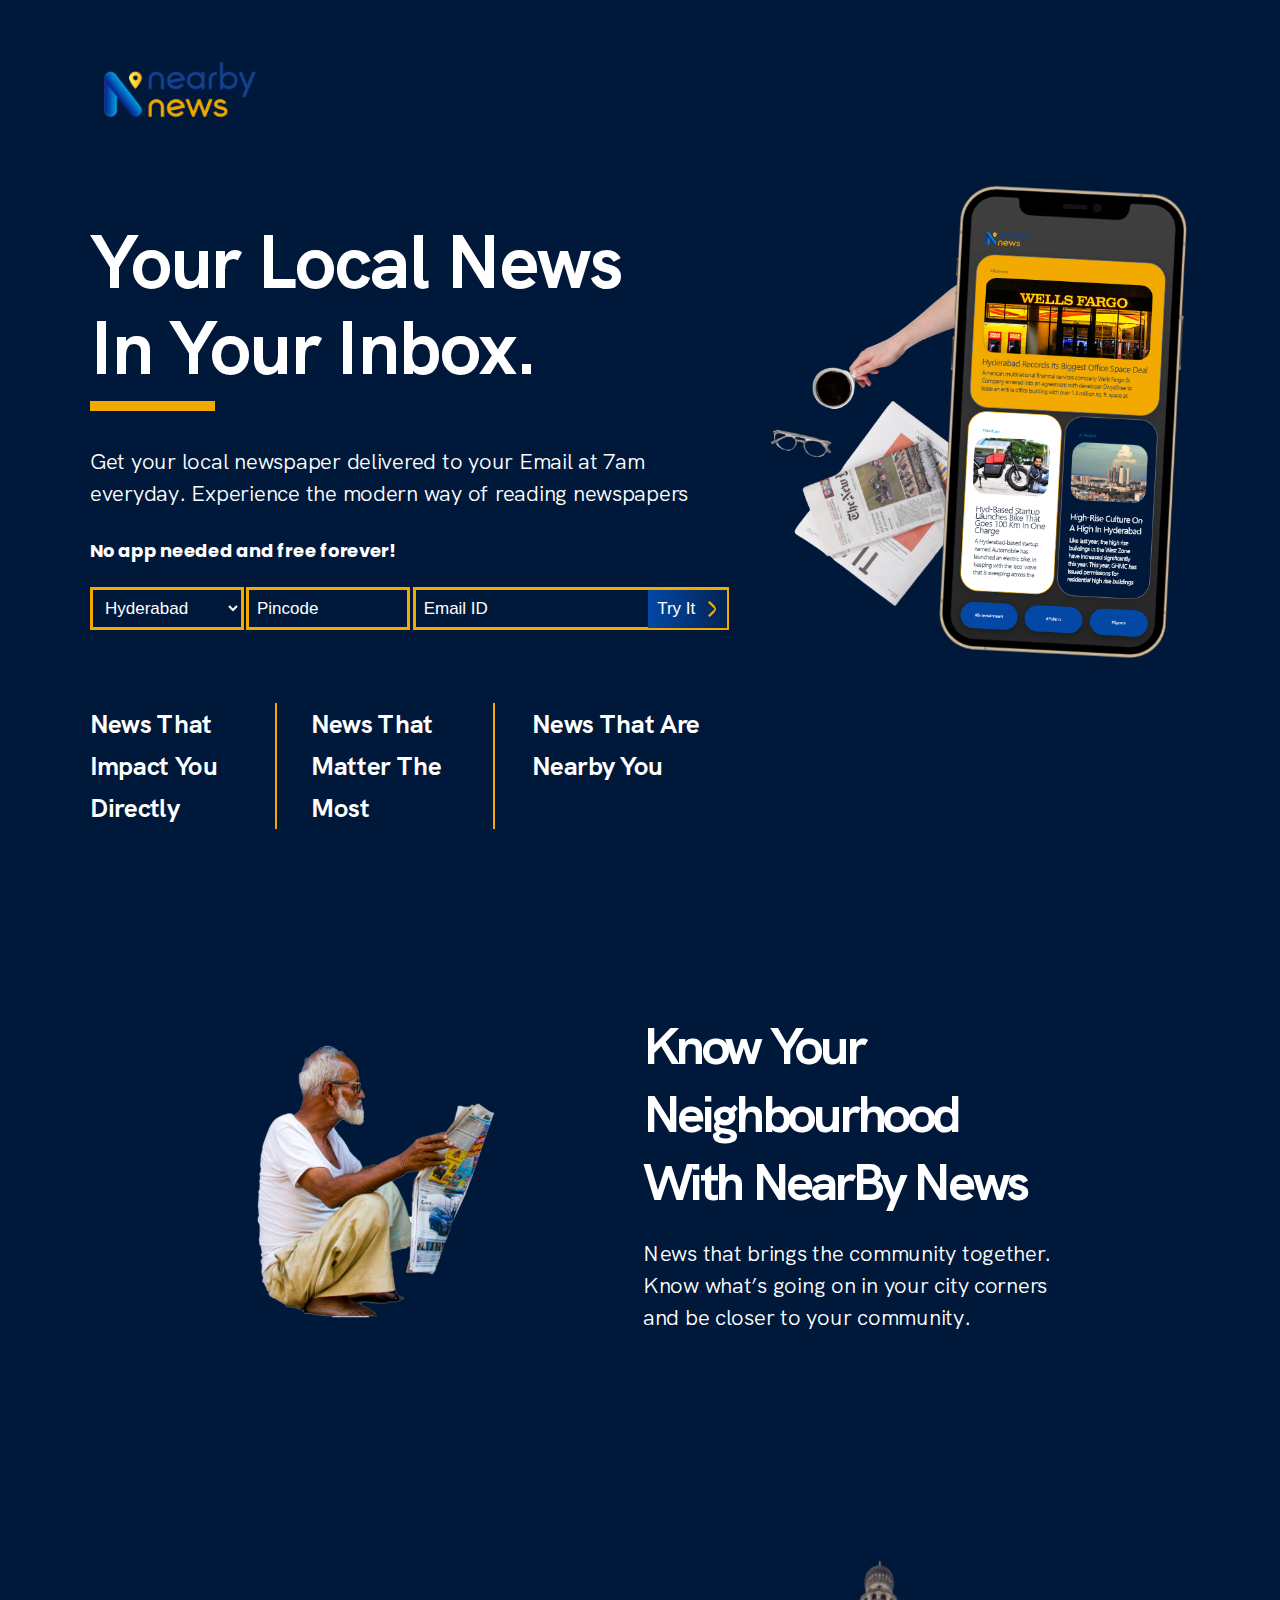
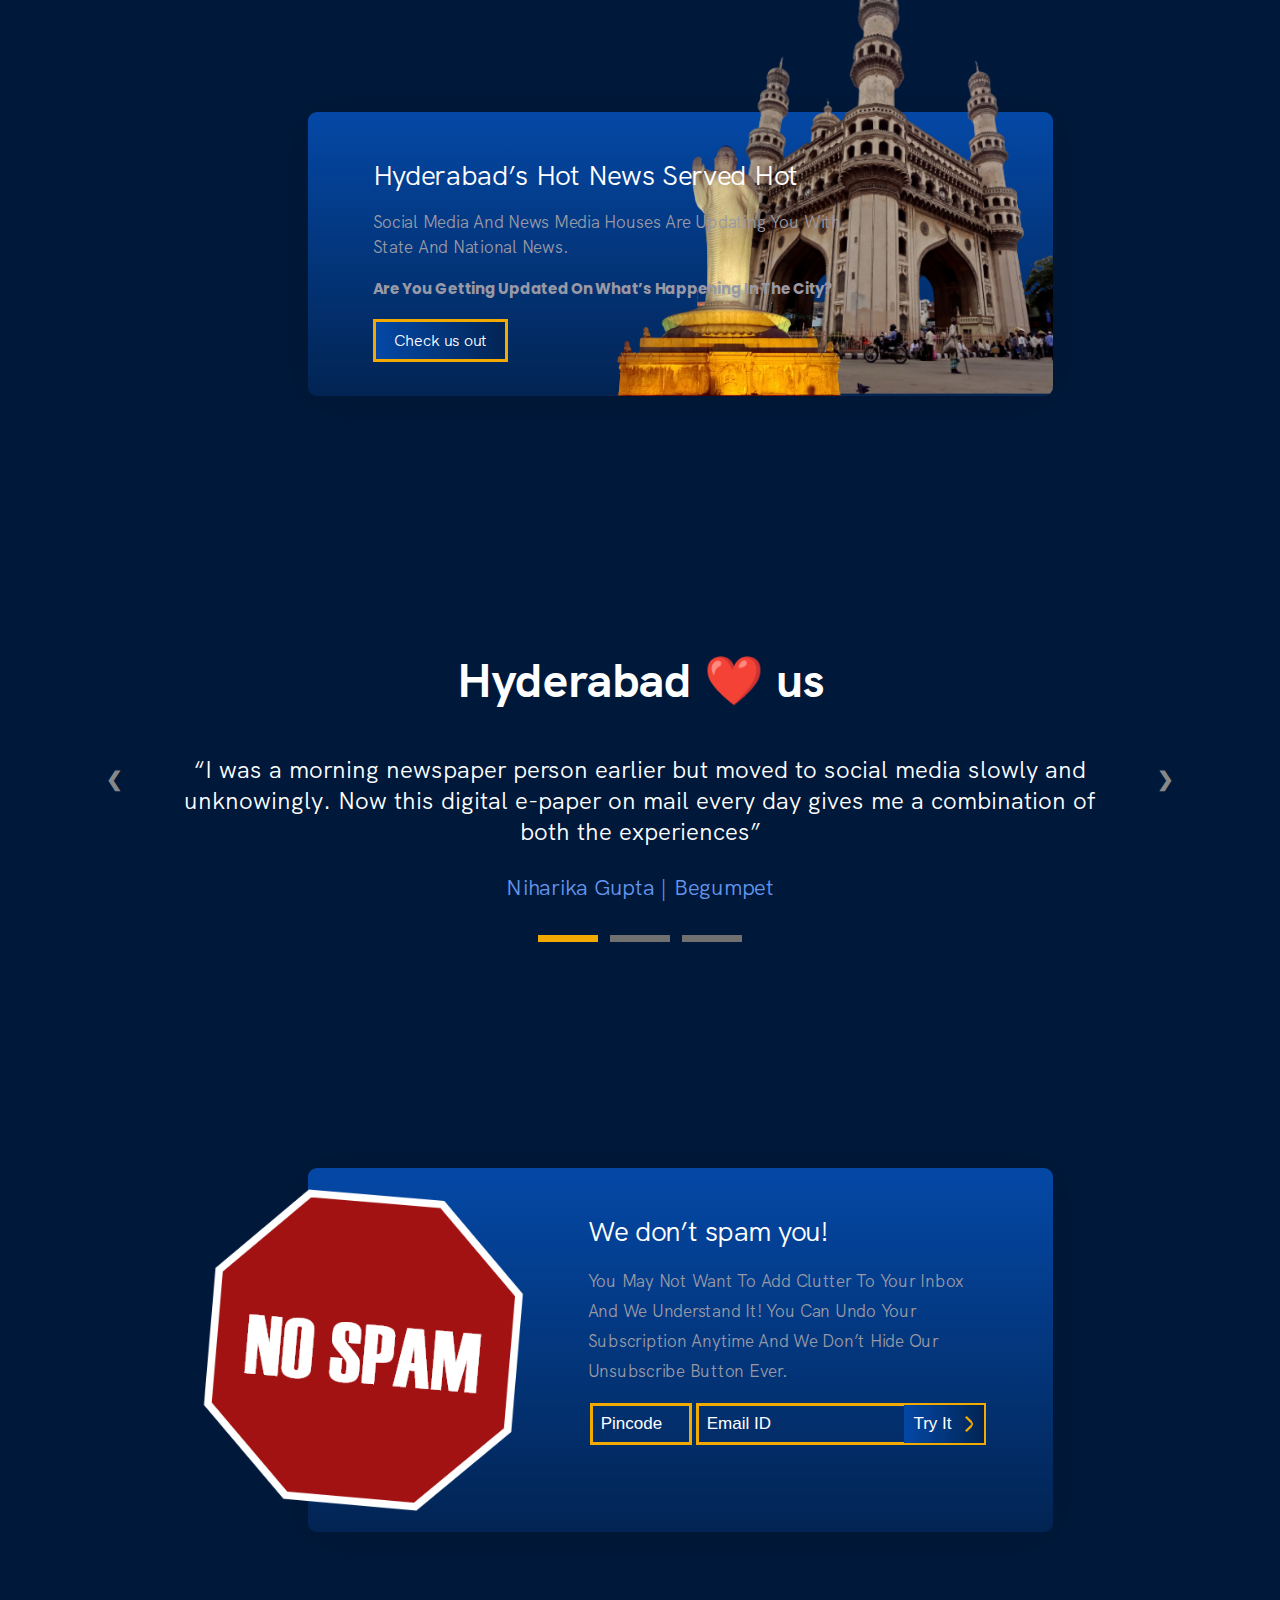
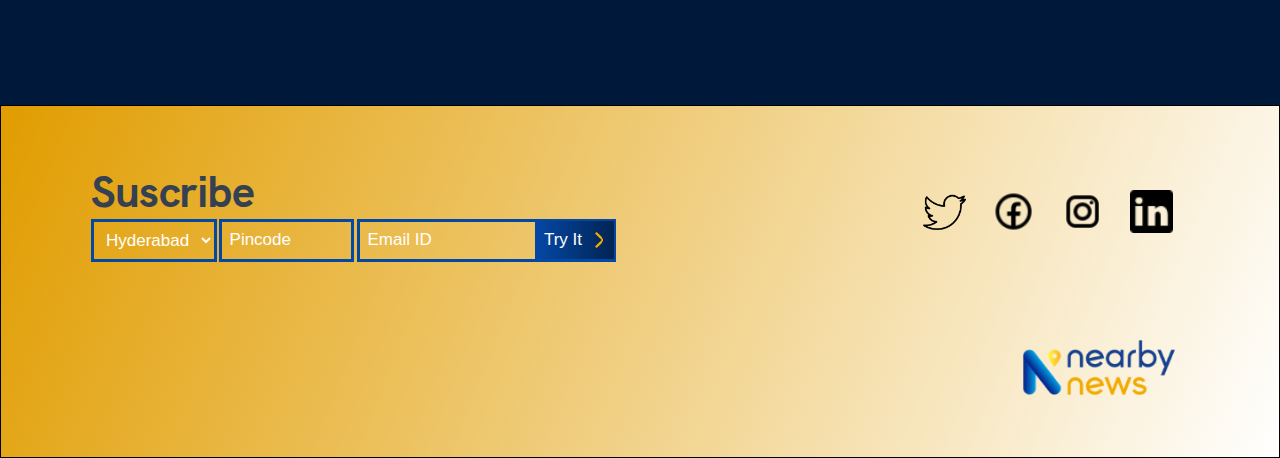
==== commit bb023172: "min height" ====
--- a/index.html
+++ b/index.html
@@ -163,33 +163,37 @@
         <h1 class="hydlove">Hyderabad ❤️ us</h1>
         <div class="slideshow-container">
           <div class="mySlides">
-            <q
-              >I was a morning newspaper person earlier but moved to social
-              media slowly and unknowingly. Now this digital e-paper on mail
-              every day gives me a combination of both the experiences</q
-            >
-            <br />
+            <div class="quote">
+              <q
+                >I was a morning newspaper person earlier but moved to social
+                media slowly and unknowingly. Now this digital e-paper on mail
+                every day gives me a combination of both the experiences</q
+              >
+            </div>
+
             <p class="author">Niharika Gupta | Begumpet</p>
           </div>
 
           <div class="mySlides">
-            <q
-              >I consume State and National News from Apps and TV, but staying
-              connected with News around me and the city has always been a
-              problem, but not anymore because of Nearby News</q
-            >
-            <br />
+            <div class="quote">
+              <q
+                >I consume State and National News from Apps and TV, but staying
+                connected with News around me and the city has always been a
+                problem, but not anymore because of Nearby News</q
+              >
+            </div>
             <p class="author">Ujwal Gattupalli | Kukatpally</p>
           </div>
 
           <div class="mySlides">
-            <q
-              >I am from North India who recently moved to Hyderabad for work,
-              as someone who loves to explore cities I find Nearby News very
-              relevant for events, updates and history of the city. I feel half
-              Hyderabadi now</q
-            >
-            <br />
+            <div class="quote">
+              <q
+                >I am from North India who recently moved to Hyderabad for work,
+                as someone who loves to explore cities I find Nearby News very
+                relevant for events, updates and history of the city. I feel
+                half Hyderabadi now</q
+              >
+            </div>
             <p class="author">Navneet Kumar | Gachibowli</p>
           </div>
 
--- a/style.css
+++ b/style.css
@@ -490,7 +490,7 @@
   text-align: center;
 }
 .section-testimonials {
-  margin: 5rem 0rem;
+  margin: 5rem 0rem 0rem 0rem;
 }
 q {
   font-size: x-large;
@@ -498,6 +498,9 @@
 .slideshow-container {
   position: relative;
   background: transparent;
+}
+.quote {
+  min-height: 5rem;
 }
 
 .mySlides {
@@ -573,6 +576,9 @@
 .spamcon {
   padding-left: 35%;
 }
+.quote {
+  min-height: 6rem;
+}
 @media screen and (max-width: 1080px) {
   .spamcon {
     padding-left: 35%;
@@ -741,6 +747,9 @@
   }
   q {
     font-size: medium;
+  }
+  .quote {
+    min-height: 10rem;
   }
   /* #pincode,
   #city {
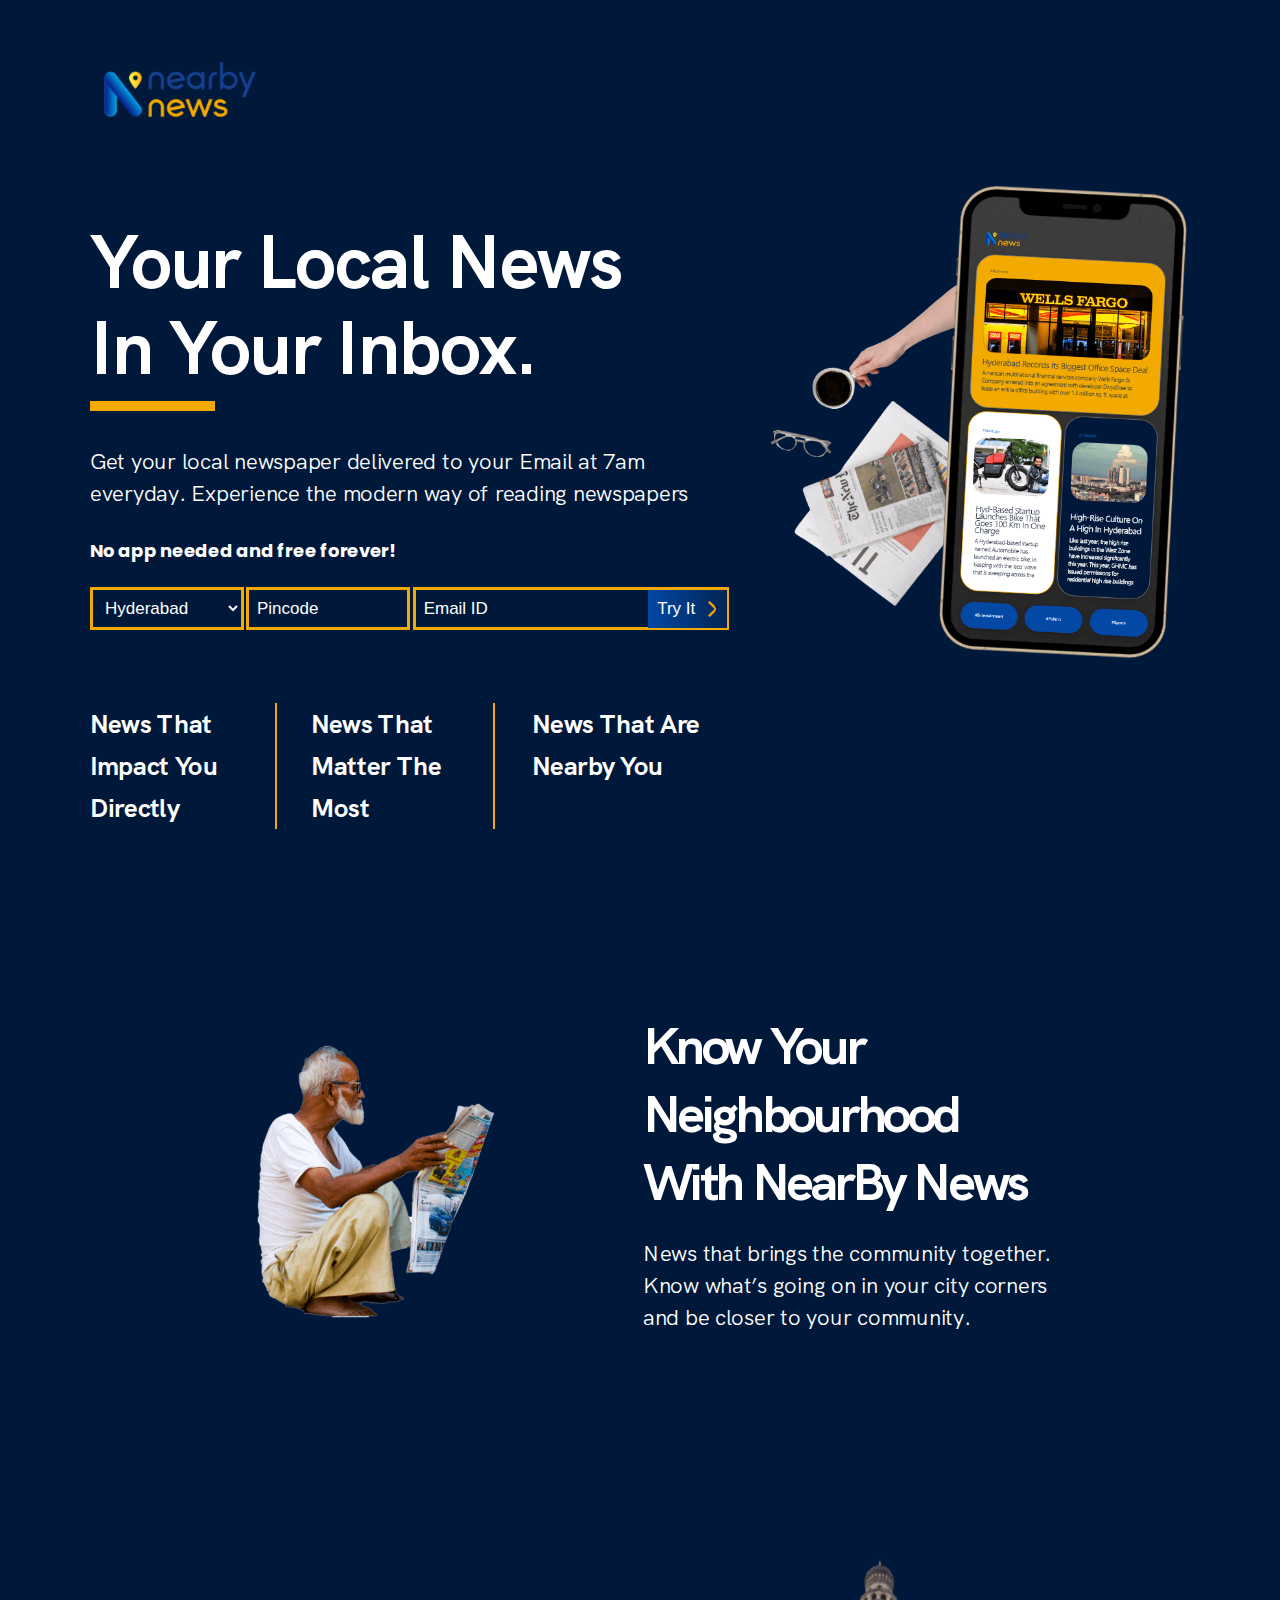
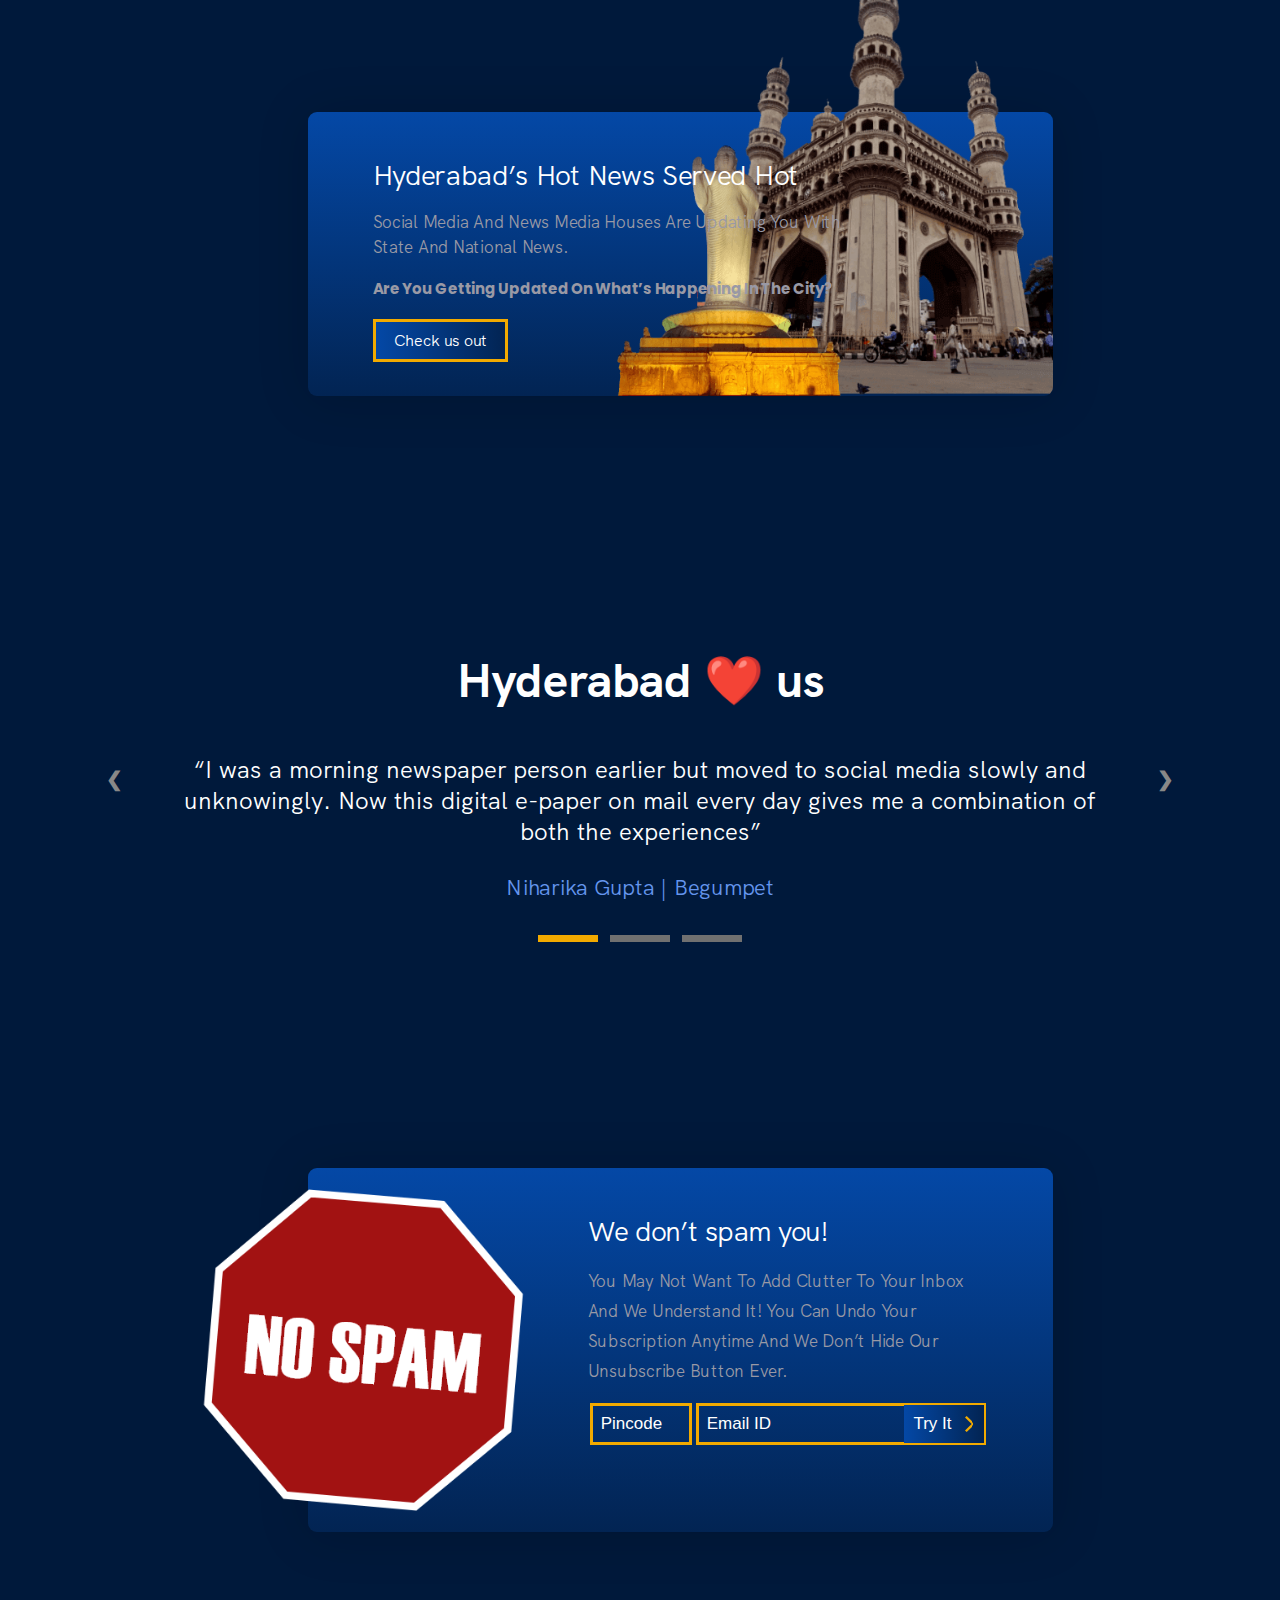
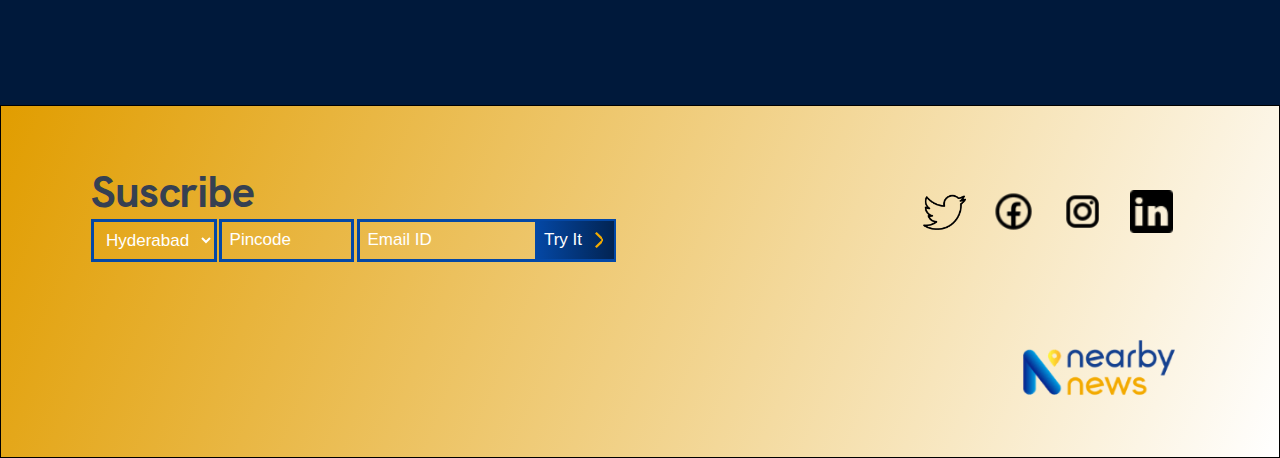
==== commit 5fb4b5a4: "og fix, remved xtra options" ====
--- a/index.html
+++ b/index.html
@@ -5,26 +5,27 @@
     <meta charset="UTF-8" />
     <meta name="viewport" content="width=device-width, initial-scale=1.0" />
     <!-- Primary Meta Tags -->
-    <title>Nearbynews - Hyderabad</title>
-    <meta name="title" content="Nearbynews - Hyderabad" />
+    <title>nearby news - Hyderabad</title>
+    <meta name="title" content="nearby news - Hyderabad" />
     <meta name="description" content="Be smarter about 'Local' in 5 minutes" />
     <!-- Open Graph / Facebook -->
     <meta property="og:type" content="website" />
     <meta property="og:url" content="https://hyd.nearbynews.in/" />
-    <meta property="og:title" content="Nearbynews - Hyderabad" />
+    <meta property="og:title" content="nearby news - Hyderabad" />
     <meta
       property="og:description"
       content="Be smarter about 'Local' in 5 minutes"
     />
     <meta
       property="og:image"
-      content="https://res.cloudinary.com/nearbynews/image/upload/v1610632821/unnamed_1_sov15d.png"
+      itemprop="image"
+      content="https://hyd.nearbynews.in/assets/preview.png"
     />
 
     <!-- Twitter -->
     <meta property="twitter:card" content="summary_large_image" />
     <meta property="twitter:url" content="https://hyd.nearbynews.in/" />
-    <meta property="twitter:title" content="Nearbynews - Hyderabad" />
+    <meta property="twitter:title" content="nearby news - Hyderabad" />
     <meta
       property="twitter:description"
       content="Get your local newspaper delivered to your Email at 7am everyday
@@ -33,7 +34,7 @@
     />
     <meta
       property="twitter:image"
-      content="https://res.cloudinary.com/nearbynews/image/upload/v1610632821/unnamed_1_sov15d.png"
+      content=" https://hyd.nearbynews.in/assets/preview.png"
     />
     <link rel="preconnect" href="https://fonts.gstatic.com" />
     <link
@@ -83,10 +84,6 @@
             <div style="display: flex; width: 100%">
               <select name="city" id="city">
                 <option value="hyderabad">Hyderabad</option>
-                <option value="mumbai">Mumbai</option>
-                <option value="delhi">Delhi</option>
-                <option value="chennai">Chennai</option>
-                <option value="banglore">Banglore</option>
               </select>
               <input
                 type="number"
@@ -365,10 +362,6 @@
             <div style="display: flex; width: 100%">
               <select name="city" id="city" style="border: 3px solid #0448a6">
                 <option value="hyderabad">Hyderabad</option>
-                <option value="mumbai">Mumbai</option>
-                <option value="delhi">Delhi</option>
-                <option value="chennai">Chennai</option>
-                <option value="banglore">Banglore</option>
               </select>
               <input
                 type="number"
--- a/style.css
+++ b/style.css
@@ -2,12 +2,14 @@
   font-family: "HK Grotesk";
   font-weight: 400;
   src: url("/assets/fonts/HKGrotesk-Regular.ttf") format("truetype");
+  font-display: swap;
 }
 
 @font-face {
   font-family: "HK Grotesk";
   font-weight: 600;
   src: url("/assets/fonts/HKGrotesk-Bold.ttf") format("truetype");
+  font-display: swap;
 }
 
 body,
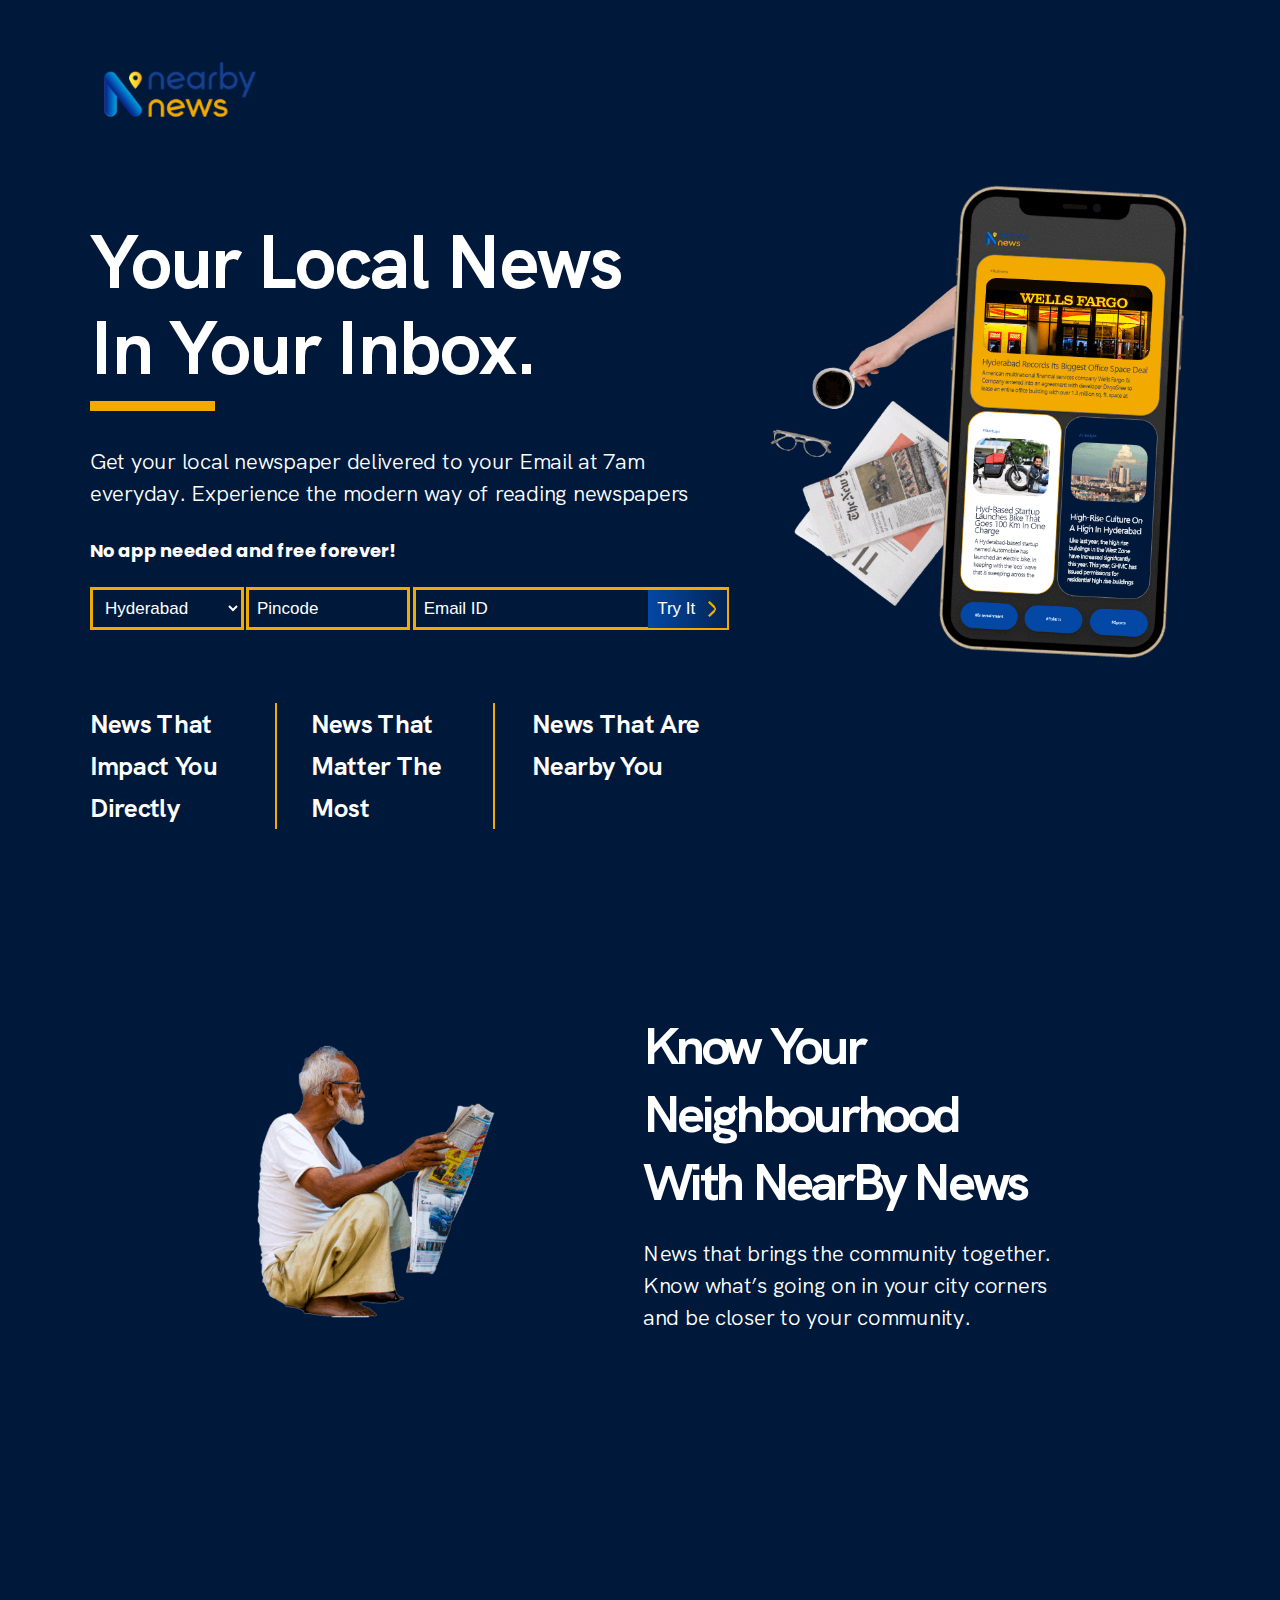
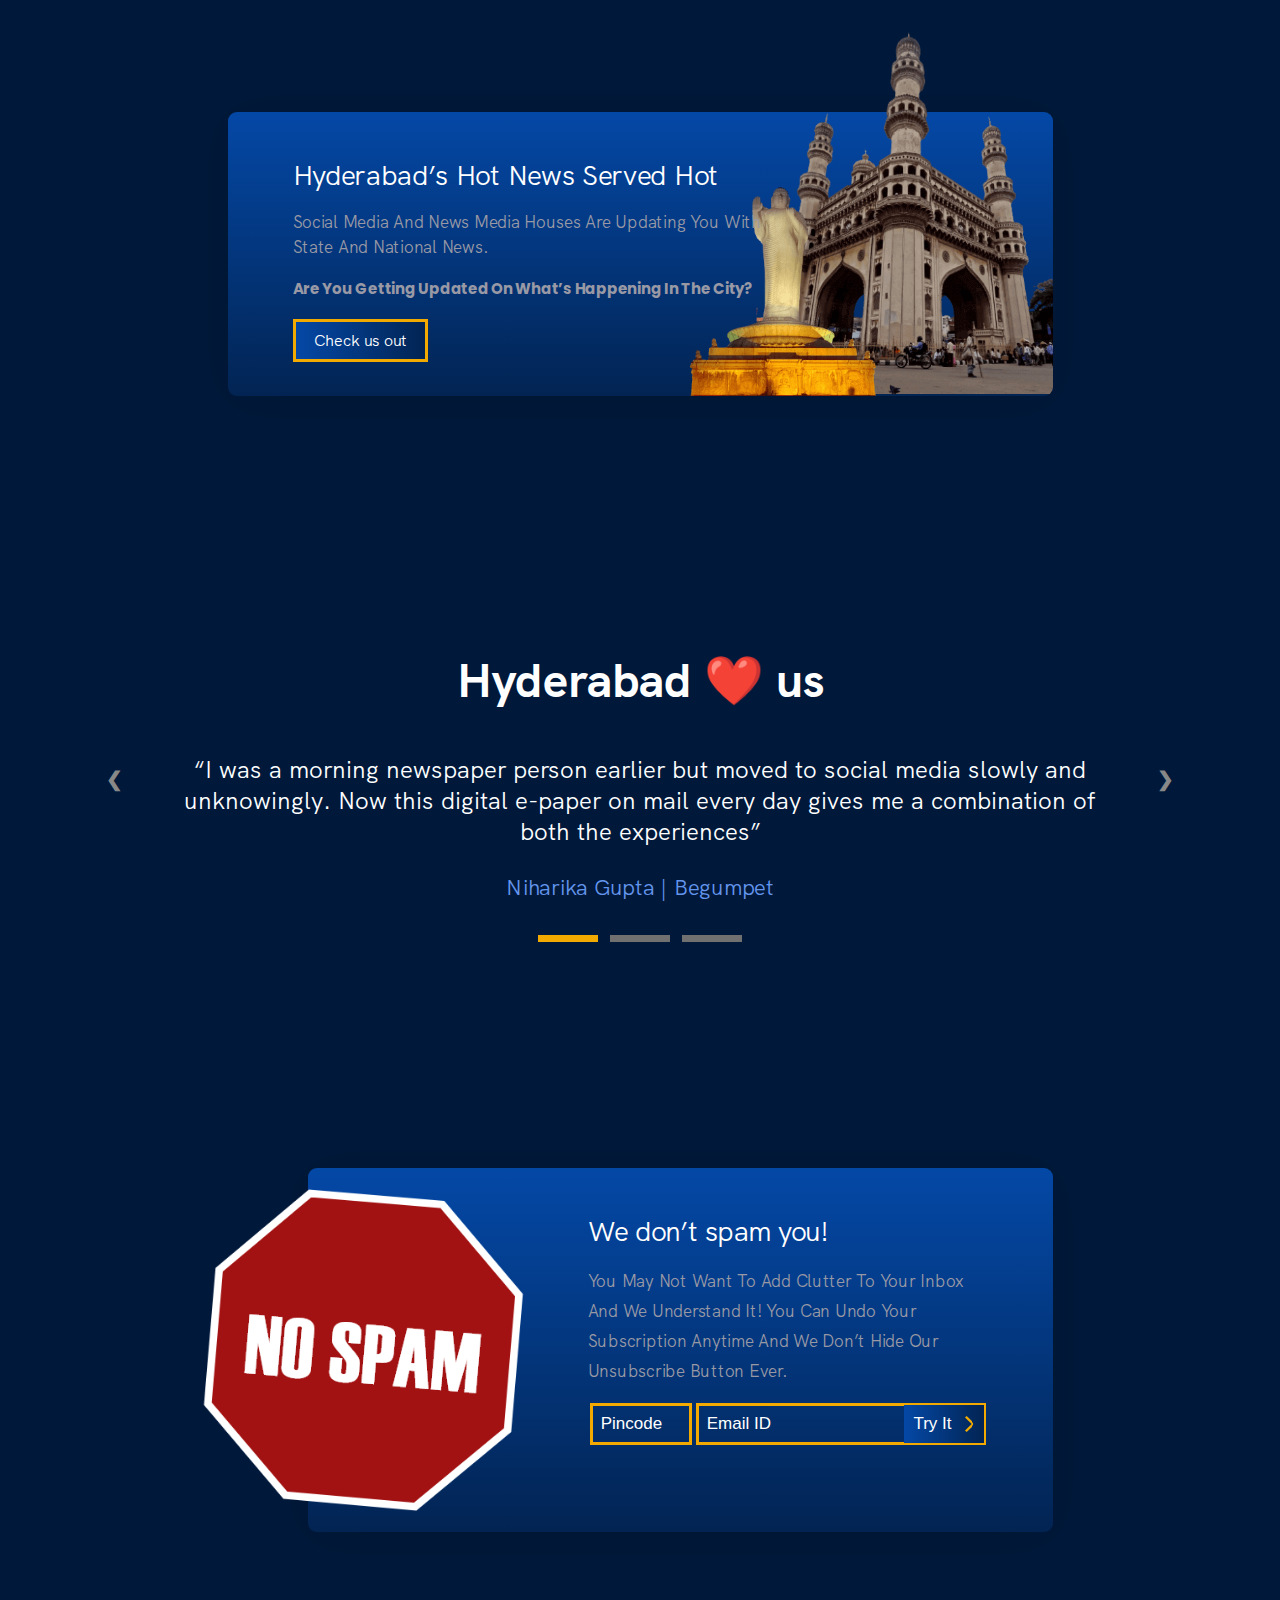
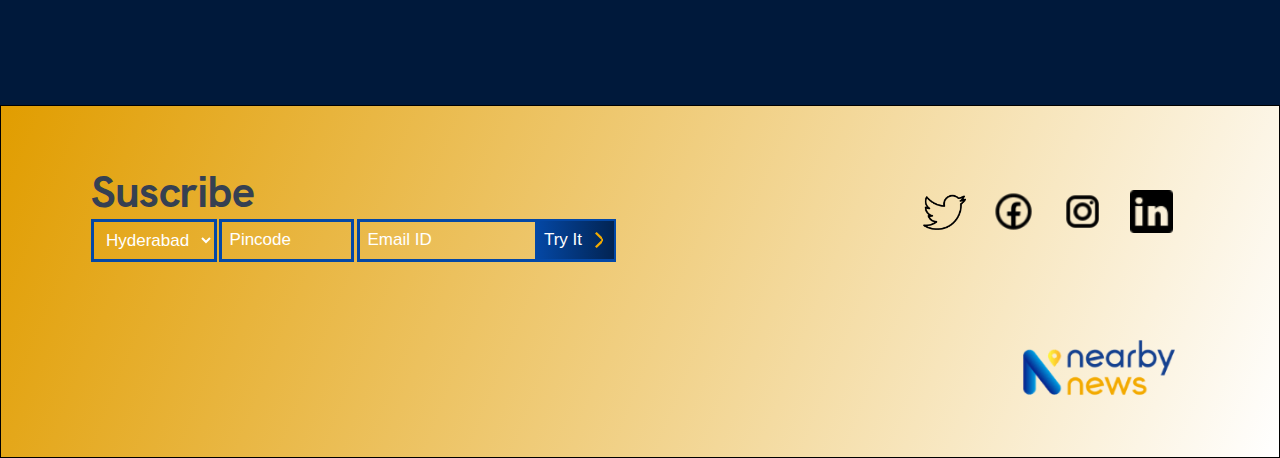
==== commit b6f61a85: "fixed charminar" ====
--- a/index.html
+++ b/index.html
@@ -151,7 +151,7 @@
             >
           </div>
           <div>
-            <img src="assets/hyd.png" alt="Hyderabad" width="600" />
+            <img src="assets/hyd.png" alt="Hyderabad" width="500" />
           </div>
         </div>
       </section>
--- a/style.css
+++ b/style.css
@@ -568,7 +568,6 @@
 #signup3 {
   visibility: visible;
 }
-.section-2 .by2,
 .section-4 .by2 {
   margin-left: 5rem;
 }
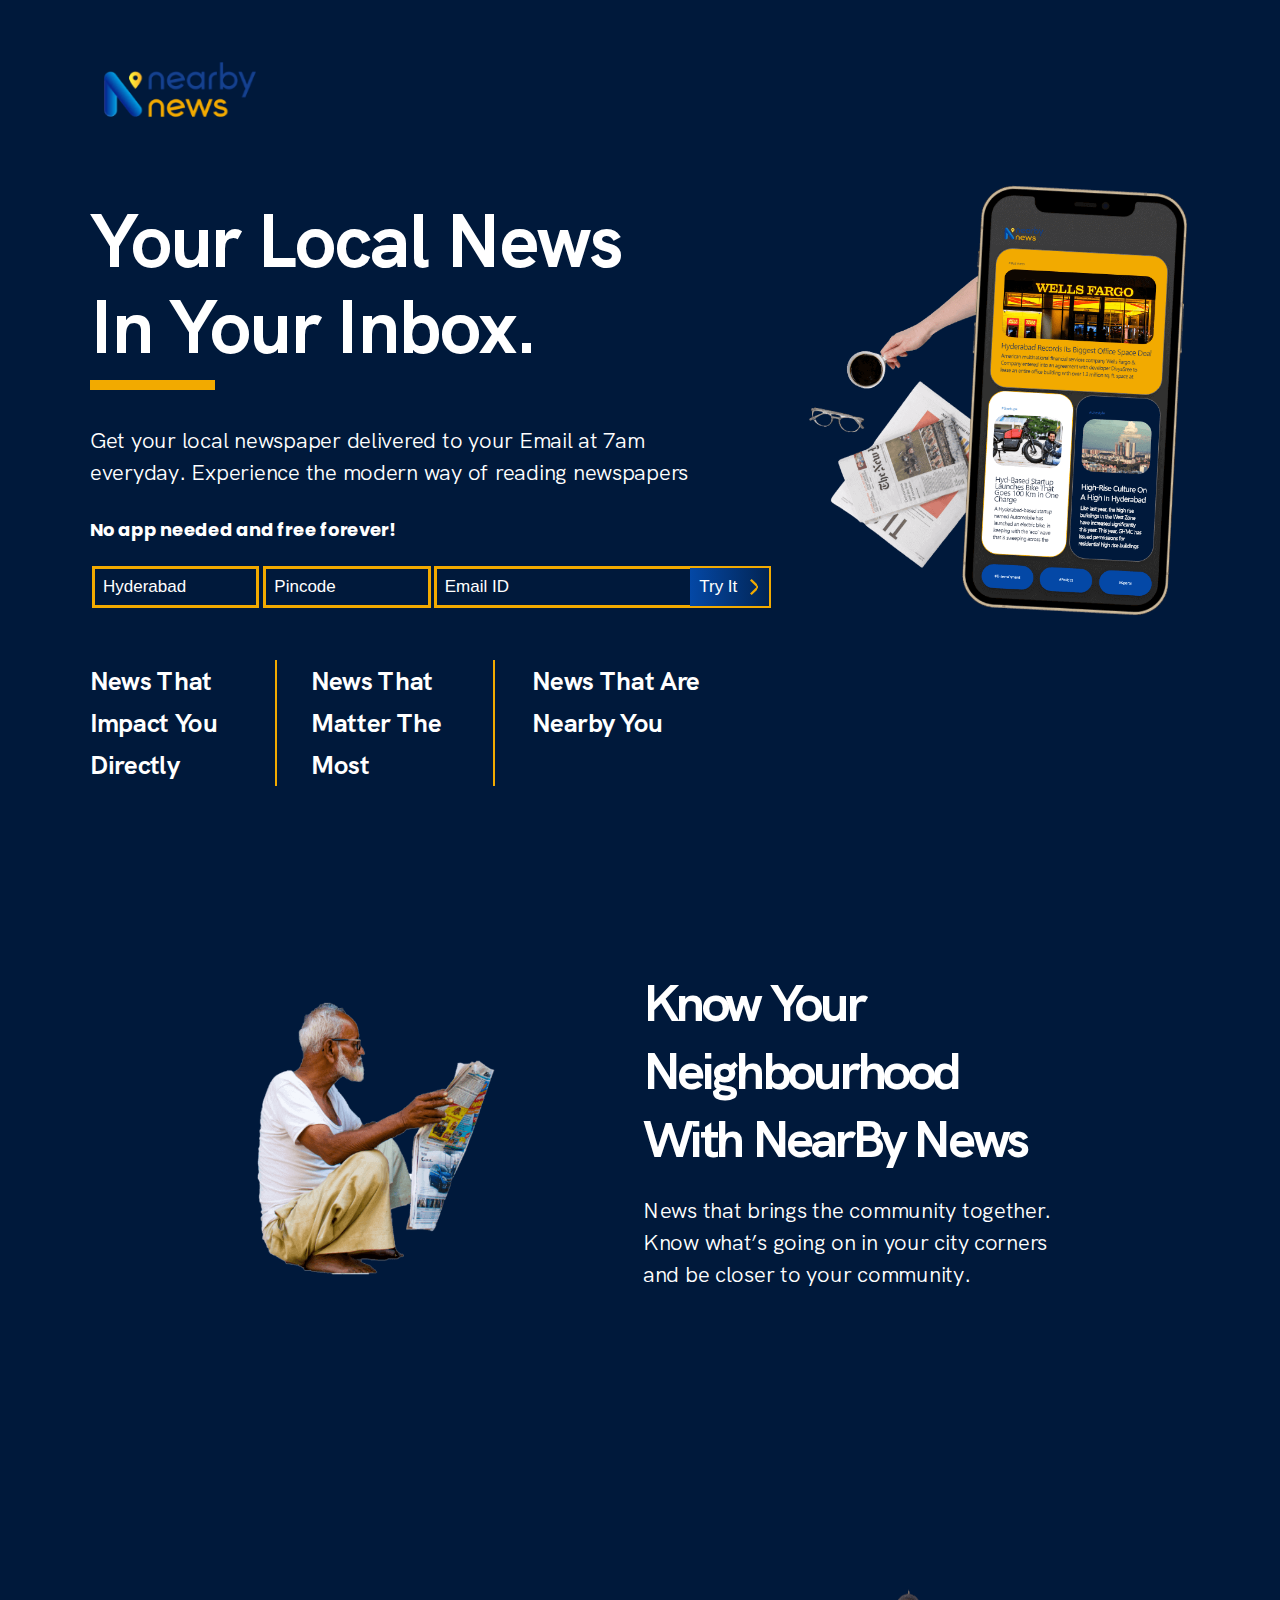
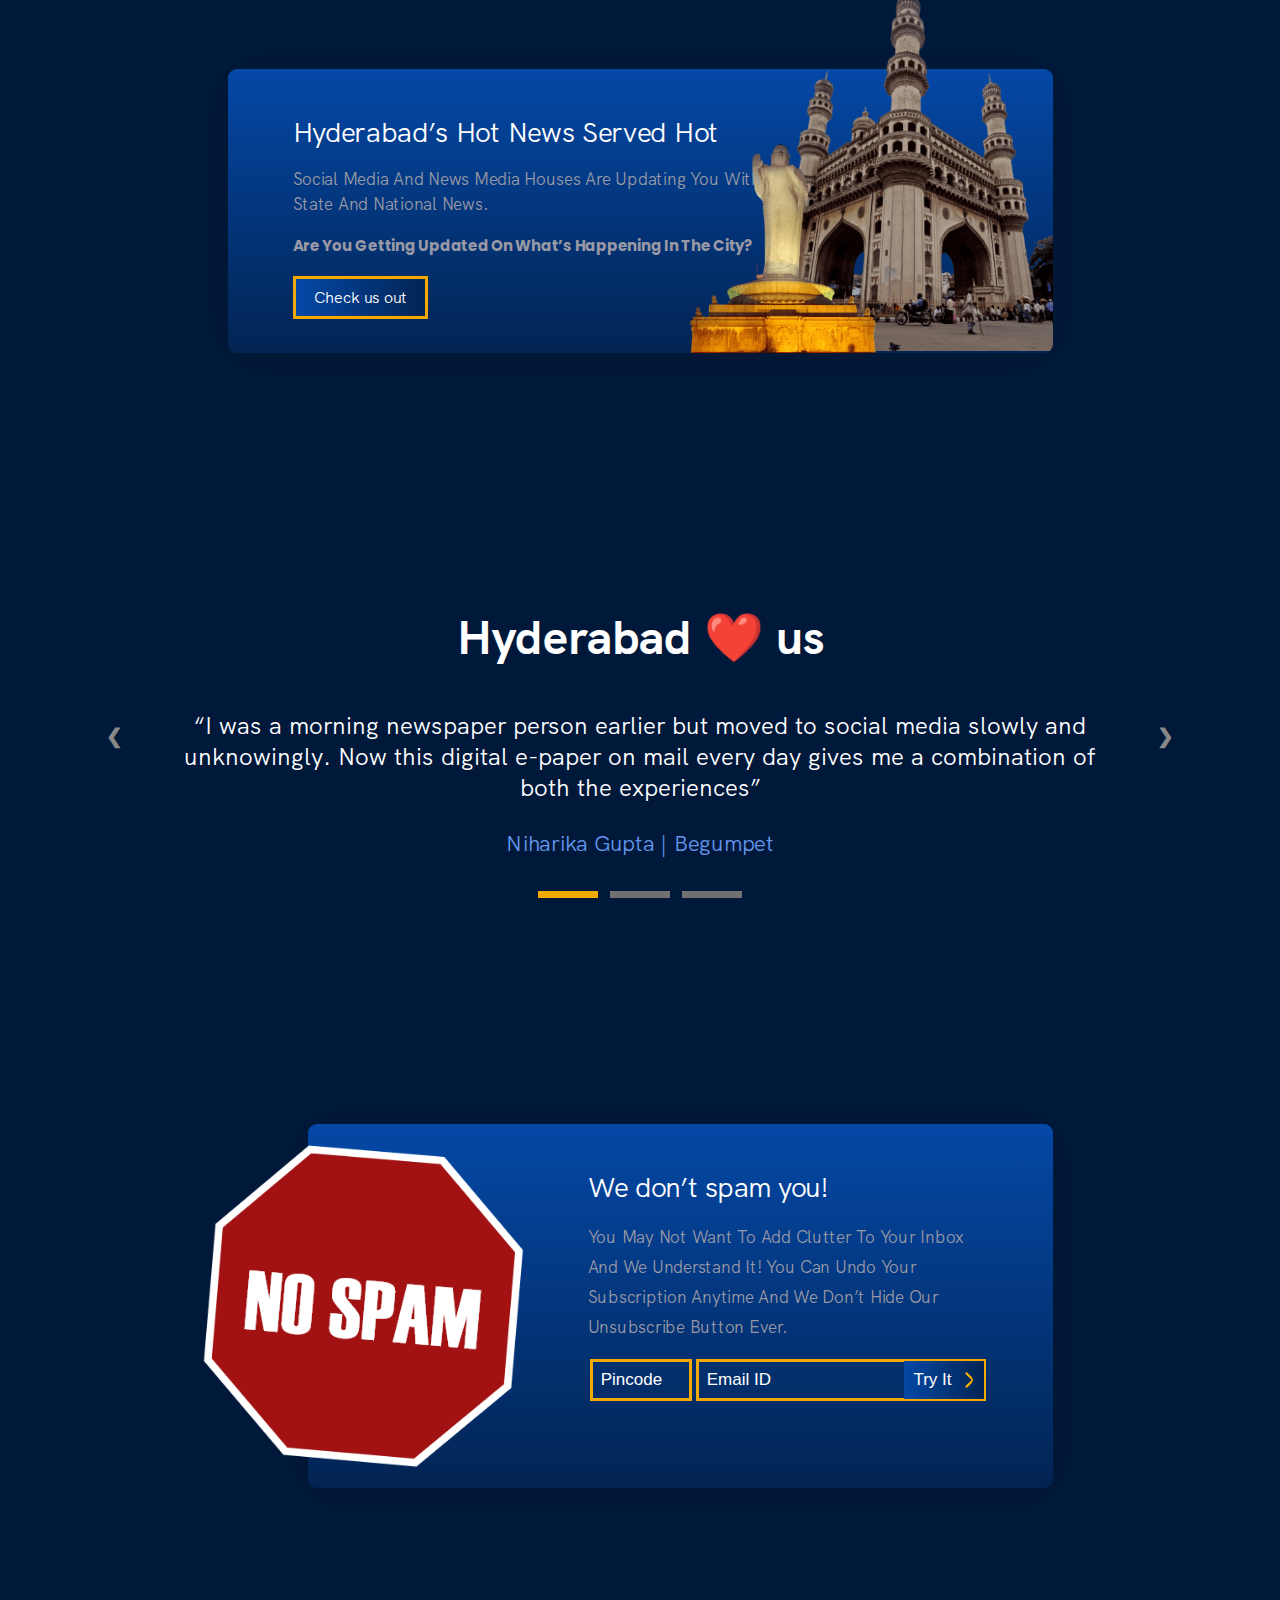
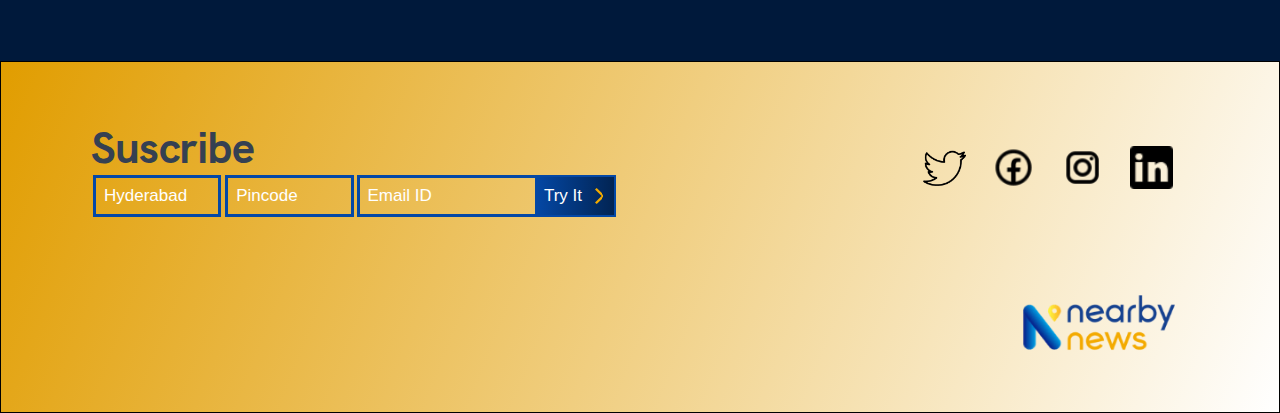
==== commit fae4bd6c: "removed cities" ====
--- a/index.html
+++ b/index.html
@@ -82,9 +82,10 @@
             method="GET"
           >
             <div style="display: flex; width: 100%">
-              <select name="city" id="city">
+              <!-- <select name="city" id="city">
                 <option value="hyderabad">Hyderabad</option>
-              </select>
+              </select> -->
+              <input name="city" id="city" placeholder="Hyderabad" readonly />
               <input
                 type="number"
                 name="pincode"
@@ -360,9 +361,13 @@
             method="GET"
           >
             <div style="display: flex; width: 100%">
-              <select name="city" id="city" style="border: 3px solid #0448a6">
-                <option value="hyderabad">Hyderabad</option>
-              </select>
+              <input
+                name="city"
+                id="city"
+                placeholder="Hyderabad"
+                readonly
+                style="border: 3px solid #0448a6"
+              />
               <input
                 type="number"
                 name="pincode"
